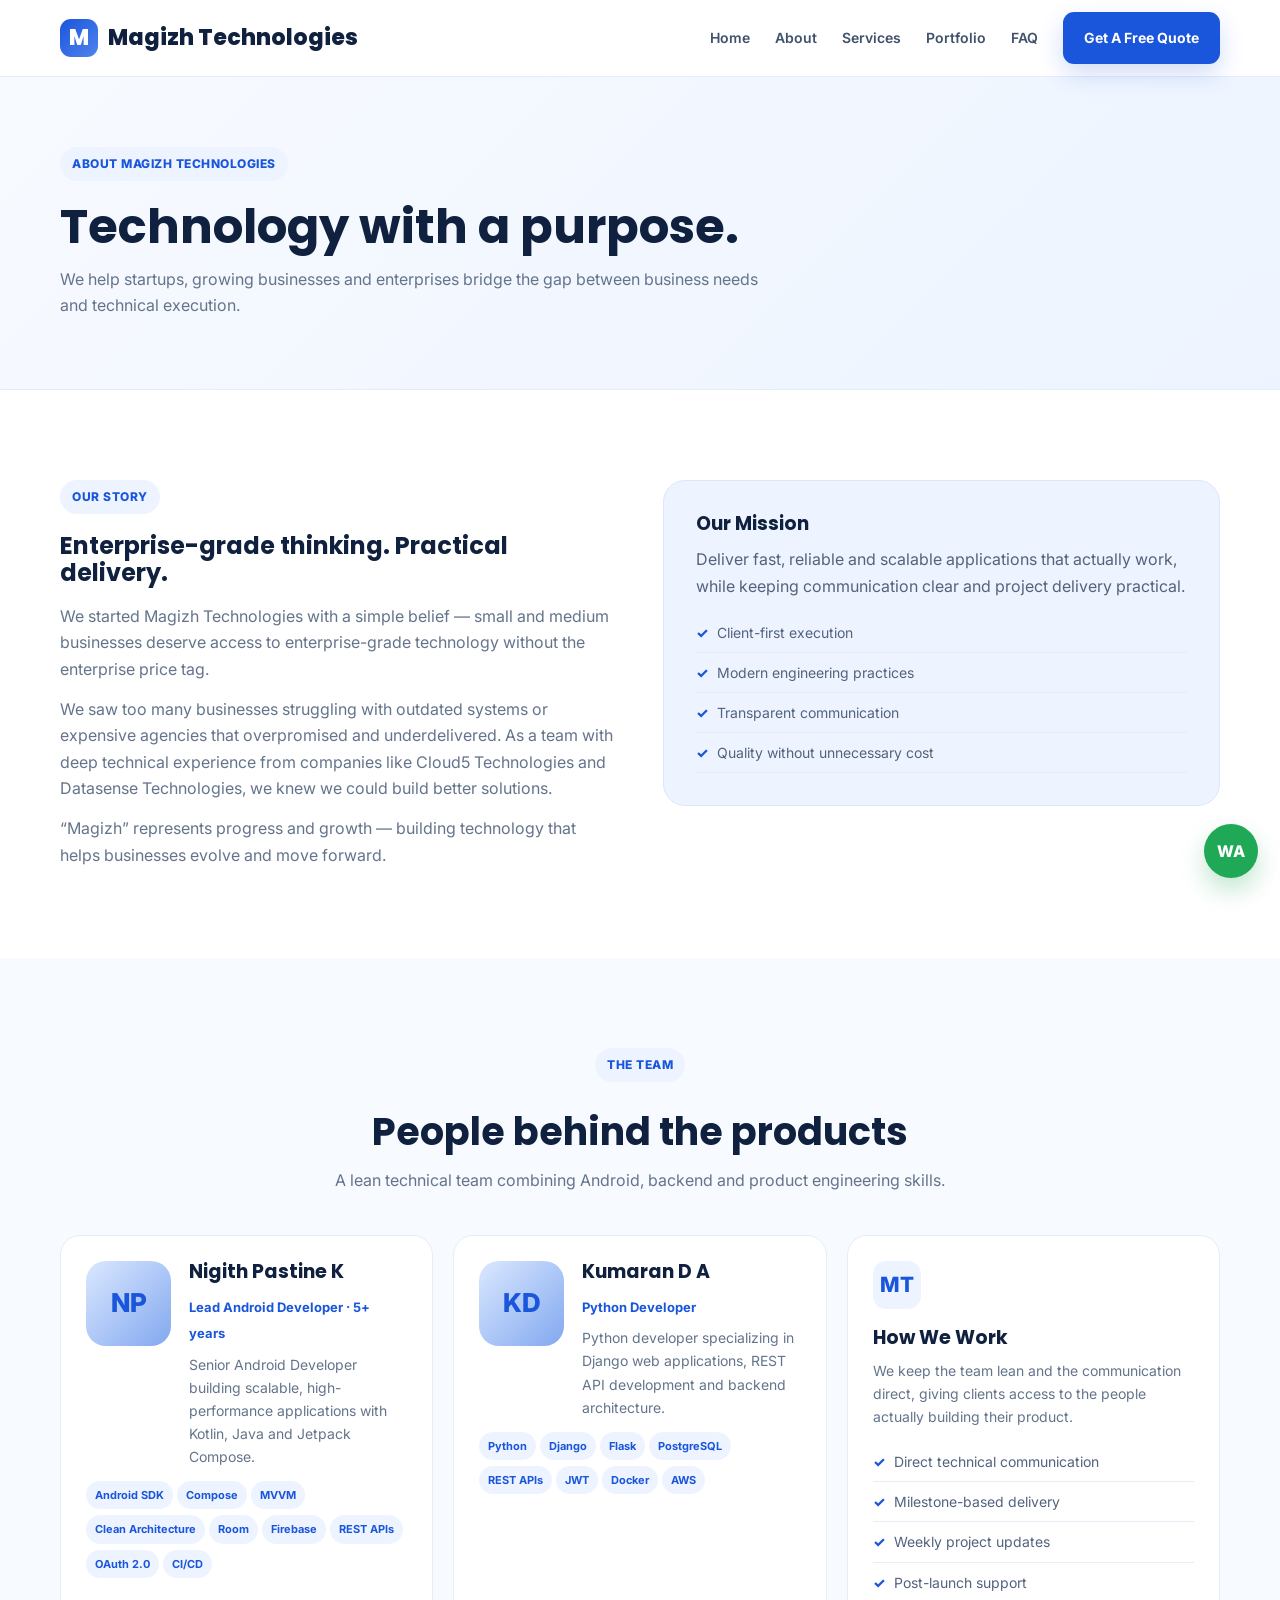
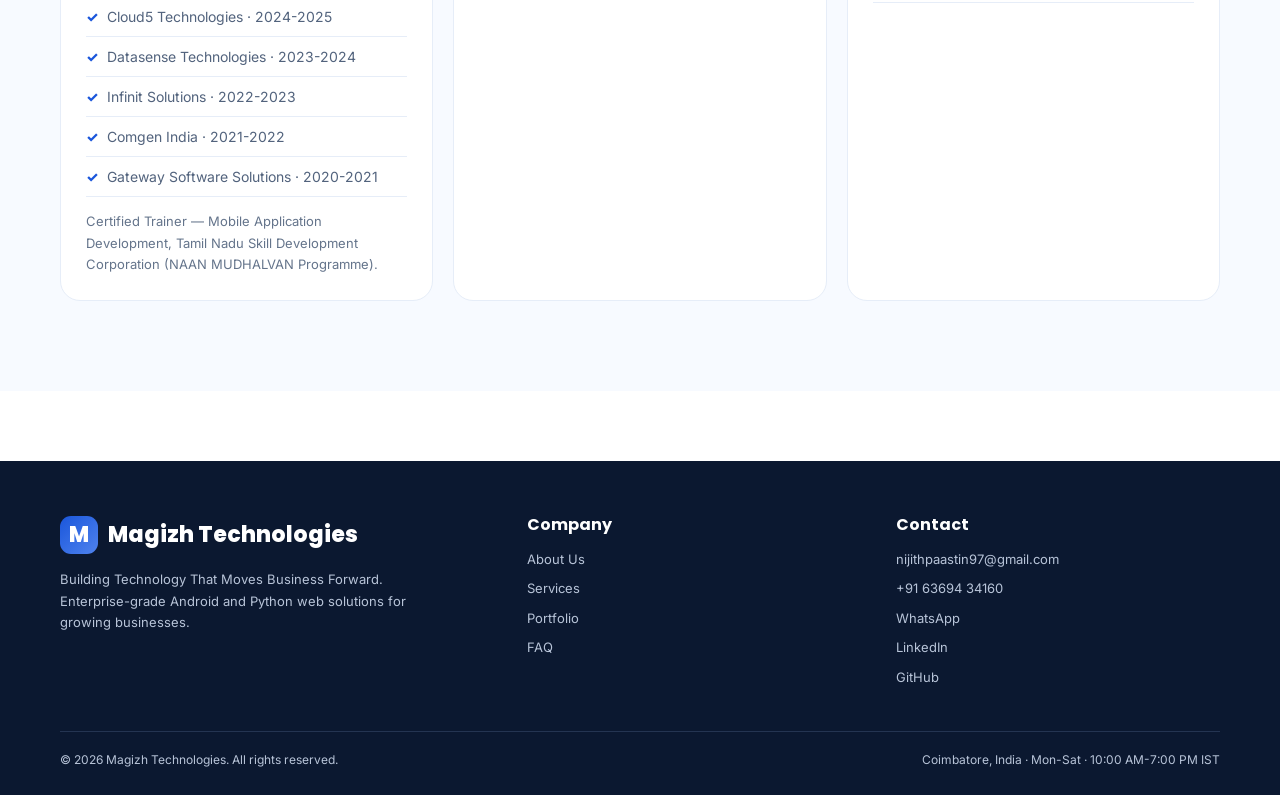
==== about.html @ 1daec537 "Fixed Rendering Issue" ====
<!doctype html><html lang="en"><head><meta charset="utf-8"><meta name="viewport" content="width=device-width,initial-scale=1">
<title>About Us | Magizh Technologies</title><meta name="description" content="Magizh Technologies — Building Technology That Moves Business Forward. Android and Python web development agency in Coimbatore."><link rel="stylesheet" href="style.css"></head><body><nav class="navbar"><div class="container nav-inner">
<a class="logo" href="index.html"><span class="logo-mark">M</span>Magizh Technologies</a>
<button class="menu-btn" aria-label="Open menu">☰</button>
<div class="nav-links">
<a href="index.html">Home</a><a href="about.html">About</a><a href="services.html">Services</a><a href="portfolio.html">Portfolio</a><a href="faq.html">FAQ</a><a href="contact.html" class="btn btn-primary">Get A Free Quote</a>
</div></div></nav><main><section class="page-hero"><div class="container"><div class="eyebrow">About Magizh Technologies</div><h1>Technology with a purpose.</h1><p>We help startups, growing businesses and enterprises bridge the gap between business needs and technical execution.</p></div></section>
<section class="section"><div class="container about-grid"><div><div class="eyebrow">Our Story</div><h2>Enterprise-grade thinking. Practical delivery.</h2><p style="color:var(--muted);margin-top:16px">We started Magizh Technologies with a simple belief — small and medium businesses deserve access to enterprise-grade technology without the enterprise price tag.</p><p style="color:var(--muted);margin-top:14px">We saw too many businesses struggling with outdated systems or expensive agencies that overpromised and underdelivered. As a team with deep technical experience from companies like Cloud5 Technologies and Datasense Technologies, we knew we could build better solutions.</p><p style="color:var(--muted);margin-top:14px">“Magizh” represents progress and growth — building technology that helps businesses evolve and move forward.</p></div><div class="story-box"><h3>Our Mission</h3><p>Deliver fast, reliable and scalable applications that actually work, while keeping communication clear and project delivery practical.</p><ul class="list"><li>Client-first execution</li><li>Modern engineering practices</li><li>Transparent communication</li><li>Quality without unnecessary cost</li></ul></div></div></section>
<section class="section section-soft"><div class="container"><div class="section-head center"><div class="eyebrow">The Team</div><h2>People behind the products</h2><p>A lean technical team combining Android, backend and product engineering skills.</p></div>
<div class="grid-3"><div class="card"><div class="profile"><div class="avatar">NP</div><div><h3>Nigith Pastine K</h3><b style="color:var(--primary);font-size:13px">Lead Android Developer · 5+ years</b><p>Senior Android Developer building scalable, high-performance applications with Kotlin, Java and Jetpack Compose.</p></div></div><div><span class="tag">Android SDK</span><span class="tag">Compose</span><span class="tag">MVVM</span><span class="tag">Clean Architecture</span><span class="tag">Room</span><span class="tag">Firebase</span><span class="tag">REST APIs</span><span class="tag">OAuth 2.0</span><span class="tag">CI/CD</span></div><ul class="list"><li>Cloud5 Technologies · 2024-2025</li><li>Datasense Technologies · 2023-2024</li><li>Infinit Solutions · 2022-2023</li><li>Comgen India · 2021-2022</li><li>Gateway Software Solutions · 2020-2021</li></ul><p style="margin-top:14px;font-size:13px;color:var(--muted)">Certified Trainer — Mobile Application Development, Tamil Nadu Skill Development Corporation (NAAN MUDHALVAN Programme).</p></div>
<div class="card"><div class="profile"><div class="avatar">KD</div><div><h3>Kumaran D A</h3><b style="color:var(--primary);font-size:13px">Python Developer</b><p>Python developer specializing in Django web applications, REST API development and backend architecture.</p></div></div><div><span class="tag">Python</span><span class="tag">Django</span><span class="tag">Flask</span><span class="tag">PostgreSQL</span><span class="tag">REST APIs</span><span class="tag">JWT</span><span class="tag">Docker</span><span class="tag">AWS</span></div></div>
<div class="card"><div class="icon">MT</div><h3>How We Work</h3><p>We keep the team lean and the communication direct, giving clients access to the people actually building their product.</p><ul class="list"><li>Direct technical communication</li><li>Milestone-based delivery</li><li>Weekly project updates</li><li>Post-launch support</li></ul></div></div></div></section></main><footer class="footer"><div class="container footer-grid">
<div><div class="logo" style="color:#fff"><span class="logo-mark">M</span>Magizh Technologies</div><p style="margin-top:15px;max-width:390px">Building Technology That Moves Business Forward. Enterprise-grade Android and Python web solutions for growing businesses.</p></div>
<div><h4>Company</h4><a href="about.html">About Us</a><a href="services.html">Services</a><a href="portfolio.html">Portfolio</a><a href="faq.html">FAQ</a></div>
<div><h4>Contact</h4><a href="mailto:nijithpaastin97@gmail.com">nijithpaastin97@gmail.com</a><a href="tel:+916369434160">+91 63694 34160</a><a href="https://wa.me/916369434160">WhatsApp</a><a href="https://linkedin.com/in/nijith-paastin-k-633721241">LinkedIn</a><a href="https://github.com/nijith-paastin-k">GitHub</a></div>
</div><div class="container copyright"><span>© <span data-year></span> Magizh Technologies. All rights reserved.</span><span>Coimbatore, India · Mon-Sat · 10:00 AM-7:00 PM IST</span></div></footer>
<a class="whatsapp" href="https://wa.me/916369434160" aria-label="WhatsApp">WA</a><script src="app.js"></script></body></html>
---- style.css ----
@import url('https://fonts.googleapis.com/css2?family=Inter:wght@400;500;600;700;800&family=Poppins:wght@500;600;700;800&display=swap');

:root{
  --primary:#1A56DB; --primary-dark:#1245b8; --ink:#10213f; --muted:#64748b;
  --bg:#f7faff; --white:#fff; --line:#e6edf8; --soft:#eef4ff;
  --shadow:0 18px 50px rgba(16,33,63,.08); --radius:20px;
}
*{box-sizing:border-box;margin:0;padding:0}
html{scroll-behavior:smooth}
body{font-family:Inter,Arial,sans-serif;color:var(--ink);background:var(--white);line-height:1.65}
h1,h2,h3,h4{font-family:Poppins,Inter,sans-serif;line-height:1.15}
a{text-decoration:none;color:inherit}
.container{width:min(1160px,92%);margin:auto}
.navbar{position:sticky;top:0;z-index:50;background:rgba(255,255,255,.94);backdrop-filter:blur(14px);border-bottom:1px solid var(--line)}
.nav-inner{height:76px;display:flex;align-items:center;justify-content:space-between}
.logo{display:flex;align-items:center;gap:10px;font-family:Poppins;font-weight:800;font-size:22px;color:var(--ink)}
.logo-mark{width:38px;height:38px;border-radius:11px;background:linear-gradient(135deg,var(--primary),#4f83ee);display:grid;place-items:center;color:white;font-weight:800}
.nav-links{display:flex;gap:25px;align-items:center;font-size:14px;font-weight:600;color:#40516c}
.nav-links a:hover,.nav-links a.active{color:var(--primary)}
.menu-btn{display:none;border:0;background:none;font-size:26px}
.btn{display:inline-flex;align-items:center;justify-content:center;gap:8px;padding:13px 20px;border-radius:11px;font-weight:700;font-size:14px;border:1px solid transparent;cursor:pointer;transition:.2s}
.btn-primary{background:var(--primary);color:#fff;box-shadow:0 10px 24px rgba(26,86,219,.2)}
.btn-primary:hover{background:var(--primary-dark);transform:translateY(-1px)}
.btn-outline{border-color:#cfdcf4;color:var(--primary);background:#fff}
.btn-outline:hover{border-color:var(--primary);background:var(--soft)}
.hero{padding:90px 0 80px;background:radial-gradient(circle at 85% 20%,#dce8ff 0,transparent 34%),linear-gradient(180deg,#fff 0%,#f7faff 100%)}
.hero-grid{display:grid;grid-template-columns:1.05fr .95fr;gap:70px;align-items:center}
.eyebrow{display:inline-flex;padding:7px 12px;border-radius:999px;background:var(--soft);color:var(--primary);font-size:12px;font-weight:800;letter-spacing:.5px;text-transform:uppercase;margin-bottom:18px}
.hero h1{font-size:clamp(42px,5vw,66px);letter-spacing:-2px;margin-bottom:20px}
.hero h1 span{color:var(--primary)}
.hero p{font-size:18px;color:var(--muted);max-width:650px;margin-bottom:28px}
.hero-actions{display:flex;gap:12px;flex-wrap:wrap}
.trust-row{display:flex;gap:28px;margin-top:34px;flex-wrap:wrap}
.trust{display:flex;gap:10px;align-items:center}
.trust strong{font-size:22px}.trust small{display:block;color:var(--muted)}
.hero-card{background:#fff;border:1px solid var(--line);border-radius:28px;padding:25px;box-shadow:var(--shadow);position:relative}
.dashboard{background:#0f1f3a;border-radius:20px;padding:22px;color:white;min-height:390px;overflow:hidden}
.dashboard-top{display:flex;justify-content:space-between;align-items:center;margin-bottom:25px}
.dot{width:9px;height:9px;border-radius:50%;background:#54d38a;display:inline-block;margin-right:7px}
.chart{height:130px;margin:22px 0;background:linear-gradient(180deg,rgba(71,123,229,.2),transparent);border-radius:14px;position:relative;overflow:hidden}
.chart:after{content:"";position:absolute;left:0;right:0;bottom:25px;height:70px;border-bottom:3px solid #5d8ff1;clip-path:polygon(0 80%,10% 65%,18% 70%,30% 35%,41% 52%,53% 20%,64% 43%,75% 10%,86% 28%,100% 0,100% 100%,0 100%)}
.mini-grid{display:grid;grid-template-columns:repeat(3,1fr);gap:10px}.mini{background:#192b4c;padding:14px;border-radius:13px}.mini b{display:block;font-size:20px}.mini small{color:#aebdd5}
.section{padding:90px 0}.section-soft{background:var(--bg)}
.section-head{max-width:700px;margin-bottom:42px}.section-head.center{text-align:center;margin-left:auto;margin-right:auto}.section-head h2{font-size:38px;margin:10px 0 13px}.section-head p{color:var(--muted)}
.grid-4{display:grid;grid-template-columns:repeat(4,1fr);gap:18px}.grid-3{display:grid;grid-template-columns:repeat(3,1fr);gap:20px}
.card{border:1px solid var(--line);border-radius:var(--radius);padding:25px;background:#fff;transition:.2s}.card:hover{transform:translateY(-4px);box-shadow:var(--shadow)}
.icon{width:48px;height:48px;border-radius:13px;background:var(--soft);color:var(--primary);display:grid;place-items:center;font-size:21px;font-weight:800;margin-bottom:18px}
.card h3{font-size:19px;margin-bottom:10px}.card p{font-size:14px;color:var(--muted)}
.tag{display:inline-block;font-size:11px;font-weight:700;color:var(--primary);background:var(--soft);padding:5px 9px;border-radius:999px;margin:0 4px 5px 0}
.process{display:grid;grid-template-columns:repeat(4,1fr);gap:0}.step{padding:25px;border-top:2px solid #dbe6f8;position:relative}.step-num{width:36px;height:36px;border-radius:50%;background:var(--primary);color:#fff;display:grid;place-items:center;font-weight:800;margin-bottom:18px}.step p{font-size:14px;color:var(--muted);margin-top:8px}
.project{overflow:hidden;padding:0}.project-top{height:150px;background:linear-gradient(135deg,#1A56DB,#75a0f2);padding:24px;color:#fff;display:flex;justify-content:space-between;align-items:flex-end}.project-top h3{font-size:24px}.project-body{padding:23px}.project-body p{font-size:14px;color:var(--muted);margin-bottom:15px}.links{display:flex;gap:8px;flex-wrap:wrap;margin-top:12px}.links a{font-size:12px;font-weight:700;color:var(--primary)}
.cta{background:#10213f;color:#fff;border-radius:28px;padding:48px;display:flex;justify-content:space-between;align-items:center;gap:25px}.cta p{color:#b9c6dc;margin-top:8px}.cta .btn-outline{background:transparent;color:#fff;border-color:#51627e}
.page-hero{padding:70px 0;background:linear-gradient(135deg,#f7faff,#edf4ff);border-bottom:1px solid var(--line)}.page-hero h1{font-size:48px;margin-bottom:12px}.page-hero p{color:var(--muted);max-width:720px}
.about-grid{display:grid;grid-template-columns:1fr 1fr;gap:45px;align-items:start}.story-box{padding:32px;border-radius:22px;background:var(--soft);border:1px solid #dbe7fb}.story-box h3{margin-bottom:12px}.story-box p{color:#52637d}
.profile{display:grid;grid-template-columns:85px 1fr;gap:18px}.avatar{width:85px;height:85px;border-radius:20px;background:linear-gradient(135deg,#dbe8ff,#82a8ef);display:grid;place-items:center;font-size:26px;font-weight:800;color:var(--primary)}.profile p{color:var(--muted);font-size:14px;margin:7px 0 12px}
.list{list-style:none;margin-top:14px}.list li{padding:8px 0;border-bottom:1px solid var(--line);font-size:14px;color:#52637d}.list li:before{content:"✓";color:var(--primary);font-weight:800;margin-right:9px}
.service-card{height:100%}.service-card .number{font-size:12px;color:var(--primary);font-weight:800}.service-card ul{list-style:none;margin:18px 0}.service-card li{font-size:13px;color:#52637d;margin:8px 0}.service-card li:before{content:"✓";color:var(--primary);margin-right:8px;font-weight:800}
.faq{border:1px solid var(--line);border-radius:15px;margin-bottom:12px;overflow:hidden}.faq summary{cursor:pointer;padding:19px 22px;font-weight:700;list-style:none}.faq summary::-webkit-details-marker{display:none}.faq p{padding:0 22px 20px;color:var(--muted);font-size:14px}
.form-grid{display:grid;grid-template-columns:1fr 1fr;gap:16px}.field{display:flex;flex-direction:column;gap:7px}.field.full{grid-column:1/-1}.field label{font-size:13px;font-weight:700}.field input,.field select,.field textarea{border:1px solid #d9e2f0;border-radius:11px;padding:12px 13px;font:inherit;outline:none}.field textarea{min-height:140px;resize:vertical}.field input:focus,.field select:focus,.field textarea:focus{border-color:var(--primary);box-shadow:0 0 0 3px rgba(26,86,219,.1)}
.contact-grid{display:grid;grid-template-columns:1.25fr .75fr;gap:25px}.contact-info{display:grid;gap:13px}.contact-item{padding:20px;border:1px solid var(--line);border-radius:16px}.contact-item strong{display:block;margin-bottom:4px}.contact-item span{color:var(--muted);font-size:14px}
.footer{background:#0b1830;color:#b8c4d8;padding:55px 0 25px;margin-top:70px}.footer-grid{display:grid;grid-template-columns:1.3fr 1fr 1fr;gap:45px}.footer h4{color:#fff;margin-bottom:14px}.footer p,.footer a{font-size:13px}.footer a{display:block;margin:8px 0}.copyright{border-top:1px solid #243451;margin-top:35px;padding-top:18px;font-size:12px;display:flex;justify-content:space-between}
.whatsapp{position:fixed;right:22px;bottom:22px;width:54px;height:54px;border-radius:50%;background:#1fa855;color:#fff;display:grid;place-items:center;font-weight:800;box-shadow:0 12px 25px rgba(31,168,85,.28);z-index:60}
@media(max-width:900px){.nav-links{display:none;position:absolute;left:0;right:0;top:76px;background:#fff;padding:18px 4%;border-bottom:1px solid var(--line);flex-direction:column;align-items:flex-start}.nav-links.open{display:flex}.menu-btn{display:block}.hero-grid,.about-grid,.contact-grid{grid-template-columns:1fr}.grid-4{grid-template-columns:repeat(2,1fr)}.grid-3{grid-template-columns:1fr 1fr}.process{grid-template-columns:1fr 1fr}}
@media(max-width:600px){.hero{padding:60px 0}.hero h1{font-size:42px}.section{padding:65px 0}.grid-4,.grid-3,.process,.form-grid{grid-template-columns:1fr}.page-hero h1{font-size:38px}.cta{padding:30px;flex-direction:column;align-items:flex-start}.footer-grid{grid-template-columns:1fr}.copyright{display:block}.copyright span{display:block;margin-top:8px}}
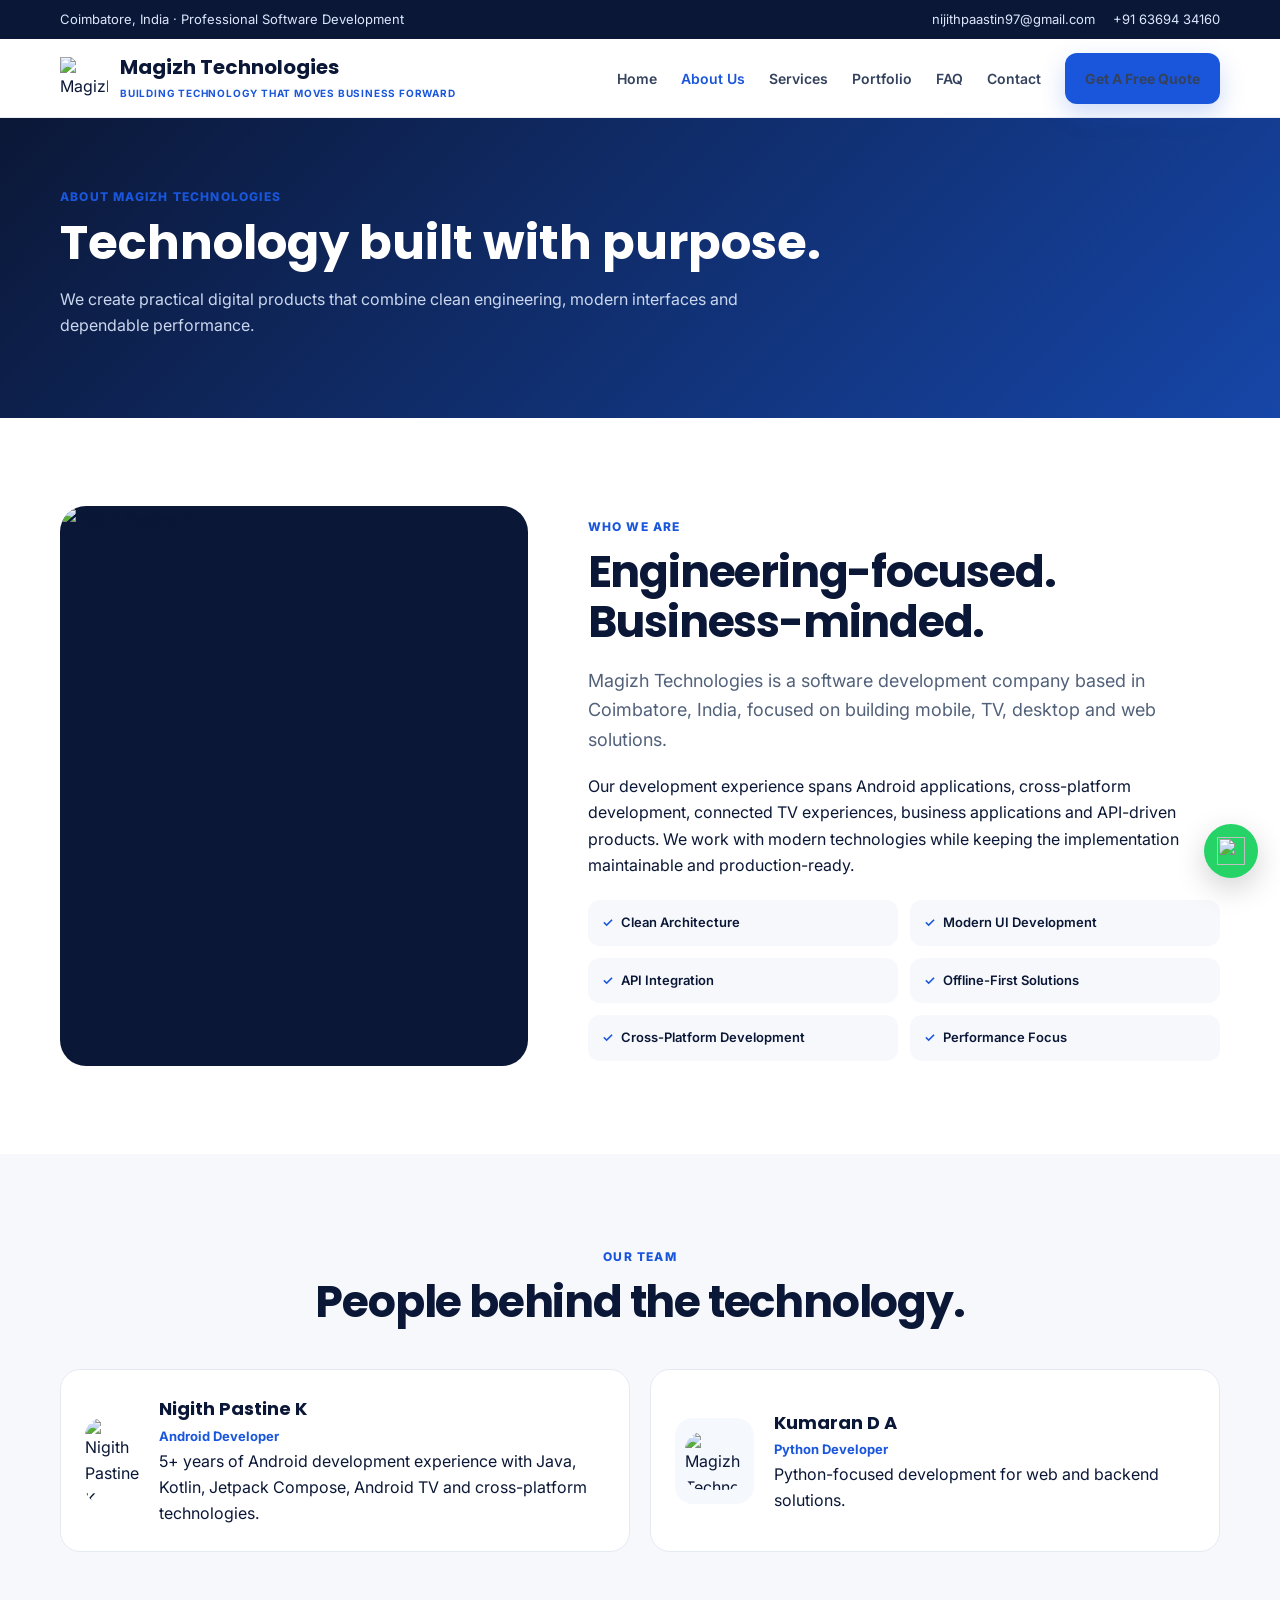
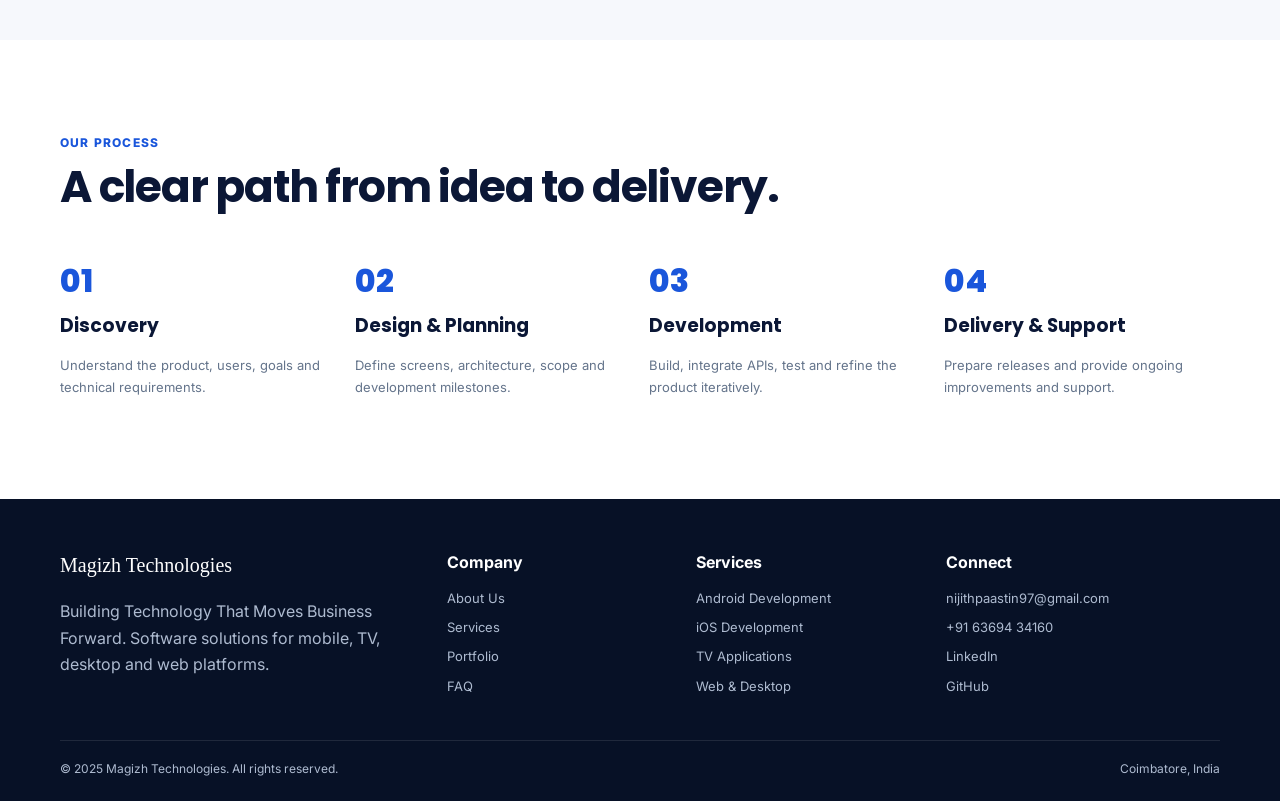
==== commit 83b56974: "Updated Logo Commit" ====
--- a/about.html
+++ b/about.html
@@ -1,17 +1,6 @@
-<!doctype html><html lang="en"><head><meta charset="utf-8"><meta name="viewport" content="width=device-width,initial-scale=1">
-<title>About Us | Magizh Technologies</title><meta name="description" content="Magizh Technologies — Building Technology That Moves Business Forward. Android and Python web development agency in Coimbatore."><link rel="stylesheet" href="style.css"></head><body><nav class="navbar"><div class="container nav-inner">
-<a class="logo" href="index.html"><span class="logo-mark">M</span>Magizh Technologies</a>
-<button class="menu-btn" aria-label="Open menu">☰</button>
-<div class="nav-links">
-<a href="index.html">Home</a><a href="about.html">About</a><a href="services.html">Services</a><a href="portfolio.html">Portfolio</a><a href="faq.html">FAQ</a><a href="contact.html" class="btn btn-primary">Get A Free Quote</a>
-</div></div></nav><main><section class="page-hero"><div class="container"><div class="eyebrow">About Magizh Technologies</div><h1>Technology with a purpose.</h1><p>We help startups, growing businesses and enterprises bridge the gap between business needs and technical execution.</p></div></section>
-<section class="section"><div class="container about-grid"><div><div class="eyebrow">Our Story</div><h2>Enterprise-grade thinking. Practical delivery.</h2><p style="color:var(--muted);margin-top:16px">We started Magizh Technologies with a simple belief — small and medium businesses deserve access to enterprise-grade technology without the enterprise price tag.</p><p style="color:var(--muted);margin-top:14px">We saw too many businesses struggling with outdated systems or expensive agencies that overpromised and underdelivered. As a team with deep technical experience from companies like Cloud5 Technologies and Datasense Technologies, we knew we could build better solutions.</p><p style="color:var(--muted);margin-top:14px">“Magizh” represents progress and growth — building technology that helps businesses evolve and move forward.</p></div><div class="story-box"><h3>Our Mission</h3><p>Deliver fast, reliable and scalable applications that actually work, while keeping communication clear and project delivery practical.</p><ul class="list"><li>Client-first execution</li><li>Modern engineering practices</li><li>Transparent communication</li><li>Quality without unnecessary cost</li></ul></div></div></section>
-<section class="section section-soft"><div class="container"><div class="section-head center"><div class="eyebrow">The Team</div><h2>People behind the products</h2><p>A lean technical team combining Android, backend and product engineering skills.</p></div>
-<div class="grid-3"><div class="card"><div class="profile"><div class="avatar">NP</div><div><h3>Nigith Pastine K</h3><b style="color:var(--primary);font-size:13px">Lead Android Developer · 5+ years</b><p>Senior Android Developer building scalable, high-performance applications with Kotlin, Java and Jetpack Compose.</p></div></div><div><span class="tag">Android SDK</span><span class="tag">Compose</span><span class="tag">MVVM</span><span class="tag">Clean Architecture</span><span class="tag">Room</span><span class="tag">Firebase</span><span class="tag">REST APIs</span><span class="tag">OAuth 2.0</span><span class="tag">CI/CD</span></div><ul class="list"><li>Cloud5 Technologies · 2024-2025</li><li>Datasense Technologies · 2023-2024</li><li>Infinit Solutions · 2022-2023</li><li>Comgen India · 2021-2022</li><li>Gateway Software Solutions · 2020-2021</li></ul><p style="margin-top:14px;font-size:13px;color:var(--muted)">Certified Trainer — Mobile Application Development, Tamil Nadu Skill Development Corporation (NAAN MUDHALVAN Programme).</p></div>
-<div class="card"><div class="profile"><div class="avatar">KD</div><div><h3>Kumaran D A</h3><b style="color:var(--primary);font-size:13px">Python Developer</b><p>Python developer specializing in Django web applications, REST API development and backend architecture.</p></div></div><div><span class="tag">Python</span><span class="tag">Django</span><span class="tag">Flask</span><span class="tag">PostgreSQL</span><span class="tag">REST APIs</span><span class="tag">JWT</span><span class="tag">Docker</span><span class="tag">AWS</span></div></div>
-<div class="card"><div class="icon">MT</div><h3>How We Work</h3><p>We keep the team lean and the communication direct, giving clients access to the people actually building their product.</p><ul class="list"><li>Direct technical communication</li><li>Milestone-based delivery</li><li>Weekly project updates</li><li>Post-launch support</li></ul></div></div></div></section></main><footer class="footer"><div class="container footer-grid">
-<div><div class="logo" style="color:#fff"><span class="logo-mark">M</span>Magizh Technologies</div><p style="margin-top:15px;max-width:390px">Building Technology That Moves Business Forward. Enterprise-grade Android and Python web solutions for growing businesses.</p></div>
-<div><h4>Company</h4><a href="about.html">About Us</a><a href="services.html">Services</a><a href="portfolio.html">Portfolio</a><a href="faq.html">FAQ</a></div>
-<div><h4>Contact</h4><a href="mailto:nijithpaastin97@gmail.com">nijithpaastin97@gmail.com</a><a href="tel:+916369434160">+91 63694 34160</a><a href="https://wa.me/916369434160">WhatsApp</a><a href="https://linkedin.com/in/nijith-paastin-k-633721241">LinkedIn</a><a href="https://github.com/nijith-paastin-k">GitHub</a></div>
-</div><div class="container copyright"><span>© <span data-year></span> Magizh Technologies. All rights reserved.</span><span>Coimbatore, India · Mon-Sat · 10:00 AM-7:00 PM IST</span></div></footer>
-<a class="whatsapp" href="https://wa.me/916369434160" aria-label="WhatsApp">WA</a><script src="app.js"></script></body></html>+<!doctype html><html lang="en"><head><meta charset="utf-8"><meta name="viewport" content="width=device-width,initial-scale=1"><meta name="description" content="Learn about Magizh Technologies, our development approach and team."><title>About Us | Magizh Technologies</title><link rel="stylesheet" href="style.css"></head><body><div class="topbar"><div class="container"><div>Coimbatore, India · Professional Software Development</div><div class="toplinks"><a href="mailto:nijithpaastin97@gmail.com">nijithpaastin97@gmail.com</a><a href="tel:+916369434160">+91 63694 34160</a></div></div></div>
+<header><div class="container nav"><a class="brand" href="index.html"><img src="assets/images/magizh-logo.png" alt="Magizh Technologies logo"><div><strong>Magizh Technologies</strong><span>BUILDING TECHNOLOGY THAT MOVES BUSINESS FORWARD</span></div></a><button class="menu" aria-label="Menu">☰</button><nav class="navlinks"><a class="" href="index.html">Home</a><a class="active" href="about.html">About Us</a><a class="" href="services.html">Services</a><a class="" href="portfolio.html">Portfolio</a><a class="" href="faq.html">FAQ</a><a class="" href="contact.html">Contact</a><a class="btn btn-primary" href="contact.html">Get A Free Quote</a></nav></div></header><main><section class="page-hero"><div class="container"><span class="kicker">About Magizh Technologies</span><h1>Technology built with purpose.</h1><p>We create practical digital products that combine clean engineering, modern interfaces and dependable performance.</p></div></section>
+<section class="section"><div class="container about-grid"><div class="about-photo"><img src="assets/images/nigith-profile.jpg" alt="Nigith Pastine K"></div><div><span class="kicker">Who We Are</span><h2>Engineering-focused. Business-minded.</h2><p class="lead">Magizh Technologies is a software development company based in Coimbatore, India, focused on building mobile, TV, desktop and web solutions.</p><p>Our development experience spans Android applications, cross-platform development, connected TV experiences, business applications and API-driven products. We work with modern technologies while keeping the implementation maintainable and production-ready.</p><div class="checklist"><div class="check">Clean Architecture</div><div class="check">Modern UI Development</div><div class="check">API Integration</div><div class="check">Offline-First Solutions</div><div class="check">Cross-Platform Development</div><div class="check">Performance Focus</div></div></div></div></section>
+<section class="section soft"><div class="container"><div class="section-head center"><span class="kicker">Our Team</span><h2>People behind the technology.</h2></div><div class="team"><div class="person"><img src="assets/images/nigith-profile.jpg" alt="Nigith Pastine K"><div><h3>Nigith Pastine K</h3><p>Android Developer</p><span>5+ years of Android development experience with Java, Kotlin, Jetpack Compose, Android TV and cross-platform technologies.</span></div></div><div class="person"><div class="logo-mini"><img src="assets/images/magizh-logo.png" alt="Magizh Technologies"></div><div><h3>Kumaran D A</h3><p>Python Developer</p><span>Python-focused development for web and backend solutions.</span></div></div></div></div></section>
+<section class="section"><div class="container"><div class="section-head"><span class="kicker">Our Process</span><h2>A clear path from idea to delivery.</h2></div><div class="process"><div class="step"><div class="num">01</div><h3>Discovery</h3><p>Understand the product, users, goals and technical requirements.</p></div><div class="step"><div class="num">02</div><h3>Design & Planning</h3><p>Define screens, architecture, scope and development milestones.</p></div><div class="step"><div class="num">03</div><h3>Development</h3><p>Build, integrate APIs, test and refine the product iteratively.</p></div><div class="step"><div class="num">04</div><h3>Delivery & Support</h3><p>Prepare releases and provide ongoing improvements and support.</p></div></div></div></section></main><footer><div class="container"><div class="footer-grid"><div><div class="footer-brand">Magizh Technologies</div><p>Building Technology That Moves Business Forward. Software solutions for mobile, TV, desktop and web platforms.</p></div><div><h4>Company</h4><a href="about.html">About Us</a><a href="services.html">Services</a><a href="portfolio.html">Portfolio</a><a href="faq.html">FAQ</a></div><div><h4>Services</h4><a href="services.html">Android Development</a><a href="services.html">iOS Development</a><a href="services.html">TV Applications</a><a href="services.html">Web & Desktop</a></div><div><h4>Connect</h4><a href="mailto:nijithpaastin97@gmail.com">nijithpaastin97@gmail.com</a><a href="tel:+916369434160">+91 63694 34160</a><a href="https://www.linkedin.com/in/nigith-pastine-k-633721241/" target="_blank">LinkedIn</a><a href="https://github.com/nijith-paastin-k" target="_blank">GitHub</a></div></div><div class="copy"><span>© 2025 Magizh Technologies. All rights reserved.</span><span>Coimbatore, India</span></div></div></footer>
+<a class="whatsapp" href="https://wa.me/916369434160" target="_blank" aria-label="WhatsApp"><img src="https://cdn.simpleicons.org/whatsapp/ffffff" alt=""></a><script src="app.js"></script></body></html>
--- a/style.css
+++ b/style.css
@@ -1,65 +1,25 @@
 
 @import url('https://fonts.googleapis.com/css2?family=Inter:wght@400;500;600;700;800&family=Poppins:wght@500;600;700;800&display=swap');
-
-:root{
-  --primary:#1A56DB; --primary-dark:#1245b8; --ink:#10213f; --muted:#64748b;
-  --bg:#f7faff; --white:#fff; --line:#e6edf8; --soft:#eef4ff;
-  --shadow:0 18px 50px rgba(16,33,63,.08); --radius:20px;
-}
-*{box-sizing:border-box;margin:0;padding:0}
-html{scroll-behavior:smooth}
-body{font-family:Inter,Arial,sans-serif;color:var(--ink);background:var(--white);line-height:1.65}
-h1,h2,h3,h4{font-family:Poppins,Inter,sans-serif;line-height:1.15}
-a{text-decoration:none;color:inherit}
-.container{width:min(1160px,92%);margin:auto}
-.navbar{position:sticky;top:0;z-index:50;background:rgba(255,255,255,.94);backdrop-filter:blur(14px);border-bottom:1px solid var(--line)}
-.nav-inner{height:76px;display:flex;align-items:center;justify-content:space-between}
-.logo{display:flex;align-items:center;gap:10px;font-family:Poppins;font-weight:800;font-size:22px;color:var(--ink)}
-.logo-mark{width:38px;height:38px;border-radius:11px;background:linear-gradient(135deg,var(--primary),#4f83ee);display:grid;place-items:center;color:white;font-weight:800}
-.nav-links{display:flex;gap:25px;align-items:center;font-size:14px;font-weight:600;color:#40516c}
-.nav-links a:hover,.nav-links a.active{color:var(--primary)}
-.menu-btn{display:none;border:0;background:none;font-size:26px}
-.btn{display:inline-flex;align-items:center;justify-content:center;gap:8px;padding:13px 20px;border-radius:11px;font-weight:700;font-size:14px;border:1px solid transparent;cursor:pointer;transition:.2s}
-.btn-primary{background:var(--primary);color:#fff;box-shadow:0 10px 24px rgba(26,86,219,.2)}
-.btn-primary:hover{background:var(--primary-dark);transform:translateY(-1px)}
-.btn-outline{border-color:#cfdcf4;color:var(--primary);background:#fff}
-.btn-outline:hover{border-color:var(--primary);background:var(--soft)}
-.hero{padding:90px 0 80px;background:radial-gradient(circle at 85% 20%,#dce8ff 0,transparent 34%),linear-gradient(180deg,#fff 0%,#f7faff 100%)}
-.hero-grid{display:grid;grid-template-columns:1.05fr .95fr;gap:70px;align-items:center}
-.eyebrow{display:inline-flex;padding:7px 12px;border-radius:999px;background:var(--soft);color:var(--primary);font-size:12px;font-weight:800;letter-spacing:.5px;text-transform:uppercase;margin-bottom:18px}
-.hero h1{font-size:clamp(42px,5vw,66px);letter-spacing:-2px;margin-bottom:20px}
-.hero h1 span{color:var(--primary)}
-.hero p{font-size:18px;color:var(--muted);max-width:650px;margin-bottom:28px}
-.hero-actions{display:flex;gap:12px;flex-wrap:wrap}
-.trust-row{display:flex;gap:28px;margin-top:34px;flex-wrap:wrap}
-.trust{display:flex;gap:10px;align-items:center}
-.trust strong{font-size:22px}.trust small{display:block;color:var(--muted)}
-.hero-card{background:#fff;border:1px solid var(--line);border-radius:28px;padding:25px;box-shadow:var(--shadow);position:relative}
-.dashboard{background:#0f1f3a;border-radius:20px;padding:22px;color:white;min-height:390px;overflow:hidden}
-.dashboard-top{display:flex;justify-content:space-between;align-items:center;margin-bottom:25px}
-.dot{width:9px;height:9px;border-radius:50%;background:#54d38a;display:inline-block;margin-right:7px}
-.chart{height:130px;margin:22px 0;background:linear-gradient(180deg,rgba(71,123,229,.2),transparent);border-radius:14px;position:relative;overflow:hidden}
-.chart:after{content:"";position:absolute;left:0;right:0;bottom:25px;height:70px;border-bottom:3px solid #5d8ff1;clip-path:polygon(0 80%,10% 65%,18% 70%,30% 35%,41% 52%,53% 20%,64% 43%,75% 10%,86% 28%,100% 0,100% 100%,0 100%)}
-.mini-grid{display:grid;grid-template-columns:repeat(3,1fr);gap:10px}.mini{background:#192b4c;padding:14px;border-radius:13px}.mini b{display:block;font-size:20px}.mini small{color:#aebdd5}
-.section{padding:90px 0}.section-soft{background:var(--bg)}
-.section-head{max-width:700px;margin-bottom:42px}.section-head.center{text-align:center;margin-left:auto;margin-right:auto}.section-head h2{font-size:38px;margin:10px 0 13px}.section-head p{color:var(--muted)}
-.grid-4{display:grid;grid-template-columns:repeat(4,1fr);gap:18px}.grid-3{display:grid;grid-template-columns:repeat(3,1fr);gap:20px}
-.card{border:1px solid var(--line);border-radius:var(--radius);padding:25px;background:#fff;transition:.2s}.card:hover{transform:translateY(-4px);box-shadow:var(--shadow)}
-.icon{width:48px;height:48px;border-radius:13px;background:var(--soft);color:var(--primary);display:grid;place-items:center;font-size:21px;font-weight:800;margin-bottom:18px}
-.card h3{font-size:19px;margin-bottom:10px}.card p{font-size:14px;color:var(--muted)}
-.tag{display:inline-block;font-size:11px;font-weight:700;color:var(--primary);background:var(--soft);padding:5px 9px;border-radius:999px;margin:0 4px 5px 0}
-.process{display:grid;grid-template-columns:repeat(4,1fr);gap:0}.step{padding:25px;border-top:2px solid #dbe6f8;position:relative}.step-num{width:36px;height:36px;border-radius:50%;background:var(--primary);color:#fff;display:grid;place-items:center;font-weight:800;margin-bottom:18px}.step p{font-size:14px;color:var(--muted);margin-top:8px}
-.project{overflow:hidden;padding:0}.project-top{height:150px;background:linear-gradient(135deg,#1A56DB,#75a0f2);padding:24px;color:#fff;display:flex;justify-content:space-between;align-items:flex-end}.project-top h3{font-size:24px}.project-body{padding:23px}.project-body p{font-size:14px;color:var(--muted);margin-bottom:15px}.links{display:flex;gap:8px;flex-wrap:wrap;margin-top:12px}.links a{font-size:12px;font-weight:700;color:var(--primary)}
-.cta{background:#10213f;color:#fff;border-radius:28px;padding:48px;display:flex;justify-content:space-between;align-items:center;gap:25px}.cta p{color:#b9c6dc;margin-top:8px}.cta .btn-outline{background:transparent;color:#fff;border-color:#51627e}
-.page-hero{padding:70px 0;background:linear-gradient(135deg,#f7faff,#edf4ff);border-bottom:1px solid var(--line)}.page-hero h1{font-size:48px;margin-bottom:12px}.page-hero p{color:var(--muted);max-width:720px}
-.about-grid{display:grid;grid-template-columns:1fr 1fr;gap:45px;align-items:start}.story-box{padding:32px;border-radius:22px;background:var(--soft);border:1px solid #dbe7fb}.story-box h3{margin-bottom:12px}.story-box p{color:#52637d}
-.profile{display:grid;grid-template-columns:85px 1fr;gap:18px}.avatar{width:85px;height:85px;border-radius:20px;background:linear-gradient(135deg,#dbe8ff,#82a8ef);display:grid;place-items:center;font-size:26px;font-weight:800;color:var(--primary)}.profile p{color:var(--muted);font-size:14px;margin:7px 0 12px}
-.list{list-style:none;margin-top:14px}.list li{padding:8px 0;border-bottom:1px solid var(--line);font-size:14px;color:#52637d}.list li:before{content:"✓";color:var(--primary);font-weight:800;margin-right:9px}
-.service-card{height:100%}.service-card .number{font-size:12px;color:var(--primary);font-weight:800}.service-card ul{list-style:none;margin:18px 0}.service-card li{font-size:13px;color:#52637d;margin:8px 0}.service-card li:before{content:"✓";color:var(--primary);margin-right:8px;font-weight:800}
-.faq{border:1px solid var(--line);border-radius:15px;margin-bottom:12px;overflow:hidden}.faq summary{cursor:pointer;padding:19px 22px;font-weight:700;list-style:none}.faq summary::-webkit-details-marker{display:none}.faq p{padding:0 22px 20px;color:var(--muted);font-size:14px}
-.form-grid{display:grid;grid-template-columns:1fr 1fr;gap:16px}.field{display:flex;flex-direction:column;gap:7px}.field.full{grid-column:1/-1}.field label{font-size:13px;font-weight:700}.field input,.field select,.field textarea{border:1px solid #d9e2f0;border-radius:11px;padding:12px 13px;font:inherit;outline:none}.field textarea{min-height:140px;resize:vertical}.field input:focus,.field select:focus,.field textarea:focus{border-color:var(--primary);box-shadow:0 0 0 3px rgba(26,86,219,.1)}
-.contact-grid{display:grid;grid-template-columns:1.25fr .75fr;gap:25px}.contact-info{display:grid;gap:13px}.contact-item{padding:20px;border:1px solid var(--line);border-radius:16px}.contact-item strong{display:block;margin-bottom:4px}.contact-item span{color:var(--muted);font-size:14px}
-.footer{background:#0b1830;color:#b8c4d8;padding:55px 0 25px;margin-top:70px}.footer-grid{display:grid;grid-template-columns:1.3fr 1fr 1fr;gap:45px}.footer h4{color:#fff;margin-bottom:14px}.footer p,.footer a{font-size:13px}.footer a{display:block;margin:8px 0}.copyright{border-top:1px solid #243451;margin-top:35px;padding-top:18px;font-size:12px;display:flex;justify-content:space-between}
-.whatsapp{position:fixed;right:22px;bottom:22px;width:54px;height:54px;border-radius:50%;background:#1fa855;color:#fff;display:grid;place-items:center;font-weight:800;box-shadow:0 12px 25px rgba(31,168,85,.28);z-index:60}
-@media(max-width:900px){.nav-links{display:none;position:absolute;left:0;right:0;top:76px;background:#fff;padding:18px 4%;border-bottom:1px solid var(--line);flex-direction:column;align-items:flex-start}.nav-links.open{display:flex}.menu-btn{display:block}.hero-grid,.about-grid,.contact-grid{grid-template-columns:1fr}.grid-4{grid-template-columns:repeat(2,1fr)}.grid-3{grid-template-columns:1fr 1fr}.process{grid-template-columns:1fr 1fr}}
-@media(max-width:600px){.hero{padding:60px 0}.hero h1{font-size:42px}.section{padding:65px 0}.grid-4,.grid-3,.process,.form-grid{grid-template-columns:1fr}.page-hero h1{font-size:38px}.cta{padding:30px;flex-direction:column;align-items:flex-start}.footer-grid{grid-template-columns:1fr}.copyright{display:block}.copyright span{display:block;margin-top:8px}}
+:root{--blue:#1A56DB;--blue2:#0f3ea8;--ink:#0b1736;--muted:#64748b;--line:#e5eaf2;--soft:#f6f8fc;--white:#fff;--shadow:0 20px 55px rgba(15,35,80,.10);--radius:22px}
+*{box-sizing:border-box}html{scroll-behavior:smooth}body{margin:0;font-family:Inter,Arial,sans-serif;color:var(--ink);background:#fff;line-height:1.65}a{text-decoration:none;color:inherit}img{max-width:100%;display:block}
+.container{width:min(1160px,calc(100% - 40px));margin:auto}.topbar{background:var(--ink);color:#dce7ff;font-size:13px}.topbar .container{display:flex;justify-content:space-between;gap:20px;padding:9px 0}.toplinks{display:flex;gap:18px;flex-wrap:wrap}
+header{position:sticky;top:0;z-index:50;background:rgba(255,255,255,.94);backdrop-filter:blur(16px);border-bottom:1px solid rgba(229,234,242,.8)}.nav{height:78px;display:flex;align-items:center;justify-content:space-between;gap:30px}.brand{display:flex;align-items:center;gap:12px}.brand img{width:48px;height:42px;object-fit:contain}.brand strong{font-family:Poppins;font-size:20px;line-height:1}.brand span{display:block;color:var(--blue);font-size:10px;font-weight:700;letter-spacing:.8px;margin-top:4px}.navlinks{display:flex;align-items:center;gap:24px;font-size:14px;font-weight:600}.navlinks a{color:#34425d}.navlinks a:hover,.navlinks a.active{color:var(--blue)}.menu{display:none;border:0;background:none;font-size:28px}
+.btn{display:inline-flex;align-items:center;justify-content:center;gap:9px;border-radius:12px;padding:13px 19px;font-weight:700;font-size:14px;transition:.2s;border:1px solid transparent;cursor:pointer}.btn-primary{background:var(--blue);color:#fff;box-shadow:0 10px 24px rgba(26,86,219,.22)}.btn-primary:hover{background:var(--blue2);transform:translateY(-1px)}.btn-outline{border-color:#d9e1ee;color:var(--ink);background:#fff}.btn-outline:hover{border-color:var(--blue);color:var(--blue)}
+.hero{padding:78px 0 72px;background:radial-gradient(circle at 85% 20%,#eaf1ff 0,transparent 32%),linear-gradient(180deg,#fbfdff 0,#fff 100%)}.hero-grid{display:grid;grid-template-columns:1.12fr .88fr;align-items:center;gap:65px}.eyebrow{display:inline-flex;align-items:center;gap:8px;color:var(--blue);font-size:12px;font-weight:800;text-transform:uppercase;letter-spacing:1.2px;background:#edf3ff;border:1px solid #dbe7ff;padding:8px 12px;border-radius:999px}.hero h1{font-family:Poppins;font-size:clamp(42px,5vw,68px);line-height:1.05;margin:18px 0 18px;letter-spacing:-2.5px}.hero h1 em{font-style:normal;color:var(--blue)}.hero p{font-size:18px;color:#53627b;max-width:670px}.actions{display:flex;gap:12px;flex-wrap:wrap;margin-top:28px}.hero-card{position:relative;background:var(--ink);border-radius:30px;padding:26px;min-height:480px;overflow:hidden;box-shadow:var(--shadow)}.hero-card:before,.hero-card:after{content:"";position:absolute;border:1px solid rgba(255,255,255,.12);border-radius:50%}.hero-card:before{width:350px;height:350px;right:-130px;top:-120px}.hero-card:after{width:260px;height:260px;left:-150px;bottom:-150px}.profile{position:absolute;inset:30px 30px auto 30px;height:320px;border-radius:22px;overflow:hidden;background:#1d2a43}.profile img{width:100%;height:100%;object-fit:cover;object-position:center top}.hero-card-bottom{position:absolute;left:30px;right:30px;bottom:28px;color:#fff}.hero-card-bottom small{color:#aebbd3}.hero-card-bottom h3{margin:3px 0 2px;font-family:Poppins;font-size:23px}.hero-card-bottom p{margin:0;color:#b8c4d8;font-size:13px}
+.trust{padding:22px 0;border-top:1px solid var(--line);border-bottom:1px solid var(--line);background:#fff}.trust-grid{display:grid;grid-template-columns:repeat(4,1fr);gap:15px}.trust-item{display:flex;align-items:center;gap:12px;padding:12px 15px}.trust-item b{font-size:19px}.trust-item span{font-size:12px;color:var(--muted)}
+.section{padding:88px 0}.section.soft{background:var(--soft)}.section-head{max-width:760px;margin-bottom:42px}.section-head.center{margin-left:auto;margin-right:auto;text-align:center}.kicker{font-size:12px;font-weight:800;color:var(--blue);text-transform:uppercase;letter-spacing:1.2px}.section h2{font-family:Poppins;font-size:clamp(31px,4vw,44px);line-height:1.15;letter-spacing:-1.2px;margin:8px 0 12px}.section-head p{color:var(--muted);margin:0}
+.cards{display:grid;grid-template-columns:repeat(4,1fr);gap:18px}.card{background:#fff;border:1px solid var(--line);border-radius:var(--radius);padding:25px;box-shadow:0 8px 25px rgba(15,35,80,.04)}.card h3{font-family:Poppins;margin:12px 0 7px;font-size:19px}.card p{color:var(--muted);font-size:14px;margin:0}.icon{width:48px;height:48px;border-radius:14px;display:grid;place-items:center;background:#edf3ff;color:var(--blue);font-size:23px;font-weight:800}.service-list{margin:12px 0 0;padding:0;list-style:none}.service-list li{padding:7px 0;border-top:1px solid #eef2f7;font-size:13px;color:#516078}.service-list li:first-child{border-top:0}
+.tech-grid{display:grid;grid-template-columns:repeat(5,1fr);gap:14px}.tech{background:#fff;border:1px solid var(--line);border-radius:17px;padding:18px;text-align:center}.tech img{width:38px;height:38px;margin:0 auto 10px}.tech b{font-size:13px}
+.platform-grid{display:grid;grid-template-columns:repeat(4,1fr);gap:16px}.platform{background:#fff;border:1px solid var(--line);border-radius:18px;padding:22px;display:flex;align-items:center;gap:14px}.platform img{width:38px;height:38px}.platform b{font-size:14px}.platform span{display:block;color:var(--muted);font-size:11px;margin-top:2px}
+.projects{display:grid;grid-template-columns:repeat(3,1fr);gap:20px}.project{background:#fff;border:1px solid var(--line);border-radius:22px;overflow:hidden;display:flex;flex-direction:column}.project-top{padding:24px;background:linear-gradient(135deg,#eef4ff,#fff)}.project-top .mini-icon{width:54px;height:54px;border-radius:15px;background:#fff;border:1px solid #dfe8f7;display:grid;place-items:center;color:var(--blue);font-size:24px;font-weight:800}.project-body{padding:22px;flex:1}.project h3{font-family:Poppins;margin:0 0 5px;font-size:19px}.project .type{color:var(--blue);font-size:12px;font-weight:700}.project p{color:var(--muted);font-size:13px}.tags{display:flex;flex-wrap:wrap;gap:7px;margin-top:13px}.tag{font-size:11px;padding:5px 8px;border-radius:999px;background:#f2f5f9;color:#4b5a72}.project-links{display:flex;gap:9px;flex-wrap:wrap;margin-top:18px}.project-links a{font-size:12px;font-weight:700;color:var(--blue)}
+.page-hero{padding:64px 0;background:linear-gradient(135deg,#0b1736,#1646a8);color:#fff}.page-hero h1{font-family:Poppins;font-size:48px;line-height:1.1;margin:8px 0}.page-hero p{color:#cbd7ee;max-width:700px}
+.about-grid{display:grid;grid-template-columns:.85fr 1.15fr;gap:60px;align-items:center}.about-photo{border-radius:26px;overflow:hidden;background:#0b1736}.about-photo img{width:100%;height:560px;object-fit:cover;object-position:center top}.lead{font-size:18px;color:#52617a}.checklist{display:grid;grid-template-columns:1fr 1fr;gap:12px;margin-top:22px}.check{padding:12px 14px;background:#f6f8fc;border-radius:12px;font-size:13px;font-weight:600}.check:before{content:"✓";color:var(--blue);margin-right:8px}
+.team{display:grid;grid-template-columns:repeat(2,1fr);gap:20px}.person{display:flex;gap:20px;align-items:center;padding:24px;border:1px solid var(--line);border-radius:20px;background:#fff}.person img{width:86px;height:86px;border-radius:18px;object-fit:cover;object-position:center top}.person .logo-mini{width:86px;height:86px;border-radius:18px;background:#f5f8fd;display:grid;place-items:center}.logo-mini img{width:58px;height:58px;object-fit:contain}.person h3{font-family:Poppins;margin:0;font-size:18px}.person p{margin:2px 0 0;color:var(--blue);font-size:13px;font-weight:700}
+.process{display:grid;grid-template-columns:repeat(4,1fr);gap:18px}.step{position:relative}.num{font-family:Poppins;color:var(--blue);font-size:32px;font-weight:800}.step h3{margin:4px 0;font-family:Poppins}.step p{font-size:13px;color:var(--muted)}
+.faqs{max-width:850px;margin:auto}.faq{border:1px solid var(--line);border-radius:16px;margin-bottom:12px;background:#fff;overflow:hidden}.faq button{width:100%;border:0;background:#fff;text-align:left;padding:20px 22px;font:700 15px Inter;color:var(--ink);cursor:pointer;display:flex;justify-content:space-between;gap:15px}.faq .answer{display:none;padding:0 22px 20px;color:var(--muted);font-size:14px}.faq.open .answer{display:block}.faq.open button{color:var(--blue)}
+.contact-grid{display:grid;grid-template-columns:.85fr 1.15fr;gap:24px}.contact-card{padding:28px;border-radius:22px;background:var(--ink);color:#fff}.contact-card h2{font-family:Poppins;margin-top:0}.contact-card p{color:#bdc9de}.contact-item{display:flex;gap:12px;margin:18px 0}.contact-item .ci{width:40px;height:40px;border-radius:11px;background:rgba(255,255,255,.08);display:grid;place-items:center}.contact-item small{display:block;color:#93a5c4}.socials{display:flex;gap:10px;flex-wrap:wrap;margin-top:22px}.socials a{width:42px;height:42px;border-radius:12px;background:#fff;display:grid;place-items:center}.socials img{width:21px;height:21px}
+form{background:#fff;border:1px solid var(--line);padding:30px;border-radius:22px;box-shadow:var(--shadow)}.form-grid{display:grid;grid-template-columns:1fr 1fr;gap:16px}.field{display:flex;flex-direction:column;gap:7px}.field.full{grid-column:1/-1}.field label{font-size:12px;font-weight:700}.field input,.field textarea,.field select{font:14px Inter;padding:13px 14px;border:1px solid #dce3ee;border-radius:11px;outline:none}.field textarea{min-height:145px;resize:vertical}.field input:focus,.field textarea:focus,.field select:focus{border-color:var(--blue);box-shadow:0 0 0 3px #eaf1ff}
+footer{background:#071126;color:#aebbd0;padding:50px 0 22px}.footer-grid{display:grid;grid-template-columns:1.3fr .8fr .8fr 1fr;gap:30px}.footer-brand{color:#fff;font-family:Poppins;font-size:20px}.footer-grid h4{color:#fff;margin:0 0 12px}.footer-grid a{display:block;font-size:13px;margin:8px 0}.footer-grid a:hover{color:#fff}.copy{border-top:1px solid rgba(255,255,255,.1);margin-top:35px;padding-top:18px;font-size:12px;display:flex;justify-content:space-between;gap:15px}
+.whatsapp{position:fixed;right:22px;bottom:22px;width:54px;height:54px;border-radius:50%;background:#25d366;display:grid;place-items:center;z-index:60;box-shadow:0 10px 30px rgba(0,0,0,.18)}.whatsapp img{width:28px;height:28px}
+@media(max-width:950px){.navlinks{display:none}.menu{display:block}.hero-grid,.about-grid,.contact-grid{grid-template-columns:1fr}.cards{grid-template-columns:1fr 1fr}.tech-grid{grid-template-columns:repeat(3,1fr)}.platform-grid{grid-template-columns:1fr 1fr}.projects{grid-template-columns:1fr 1fr}.process{grid-template-columns:1fr 1fr}.footer-grid{grid-template-columns:1fr 1fr}.hero-card{min-height:450px}}
+@media(max-width:600px){.container{width:min(100% - 28px,1160px)}.topbar{display:none}.nav{height:68px}.brand strong{font-size:17px}.hero{padding:55px 0}.hero h1{font-size:42px}.hero p{font-size:16px}.cards,.projects,.team,.form-grid,.platform-grid,.process,.tech-grid{grid-template-columns:1fr}.section{padding:65px 0}.page-hero h1{font-size:38px}.checklist{grid-template-columns:1fr}.about-photo img{height:440px}.hero-card{min-height:410px}.profile{height:275px}.hero-card-bottom{bottom:20px}.footer-grid{grid-template-columns:1fr}.copy{flex-direction:column}}
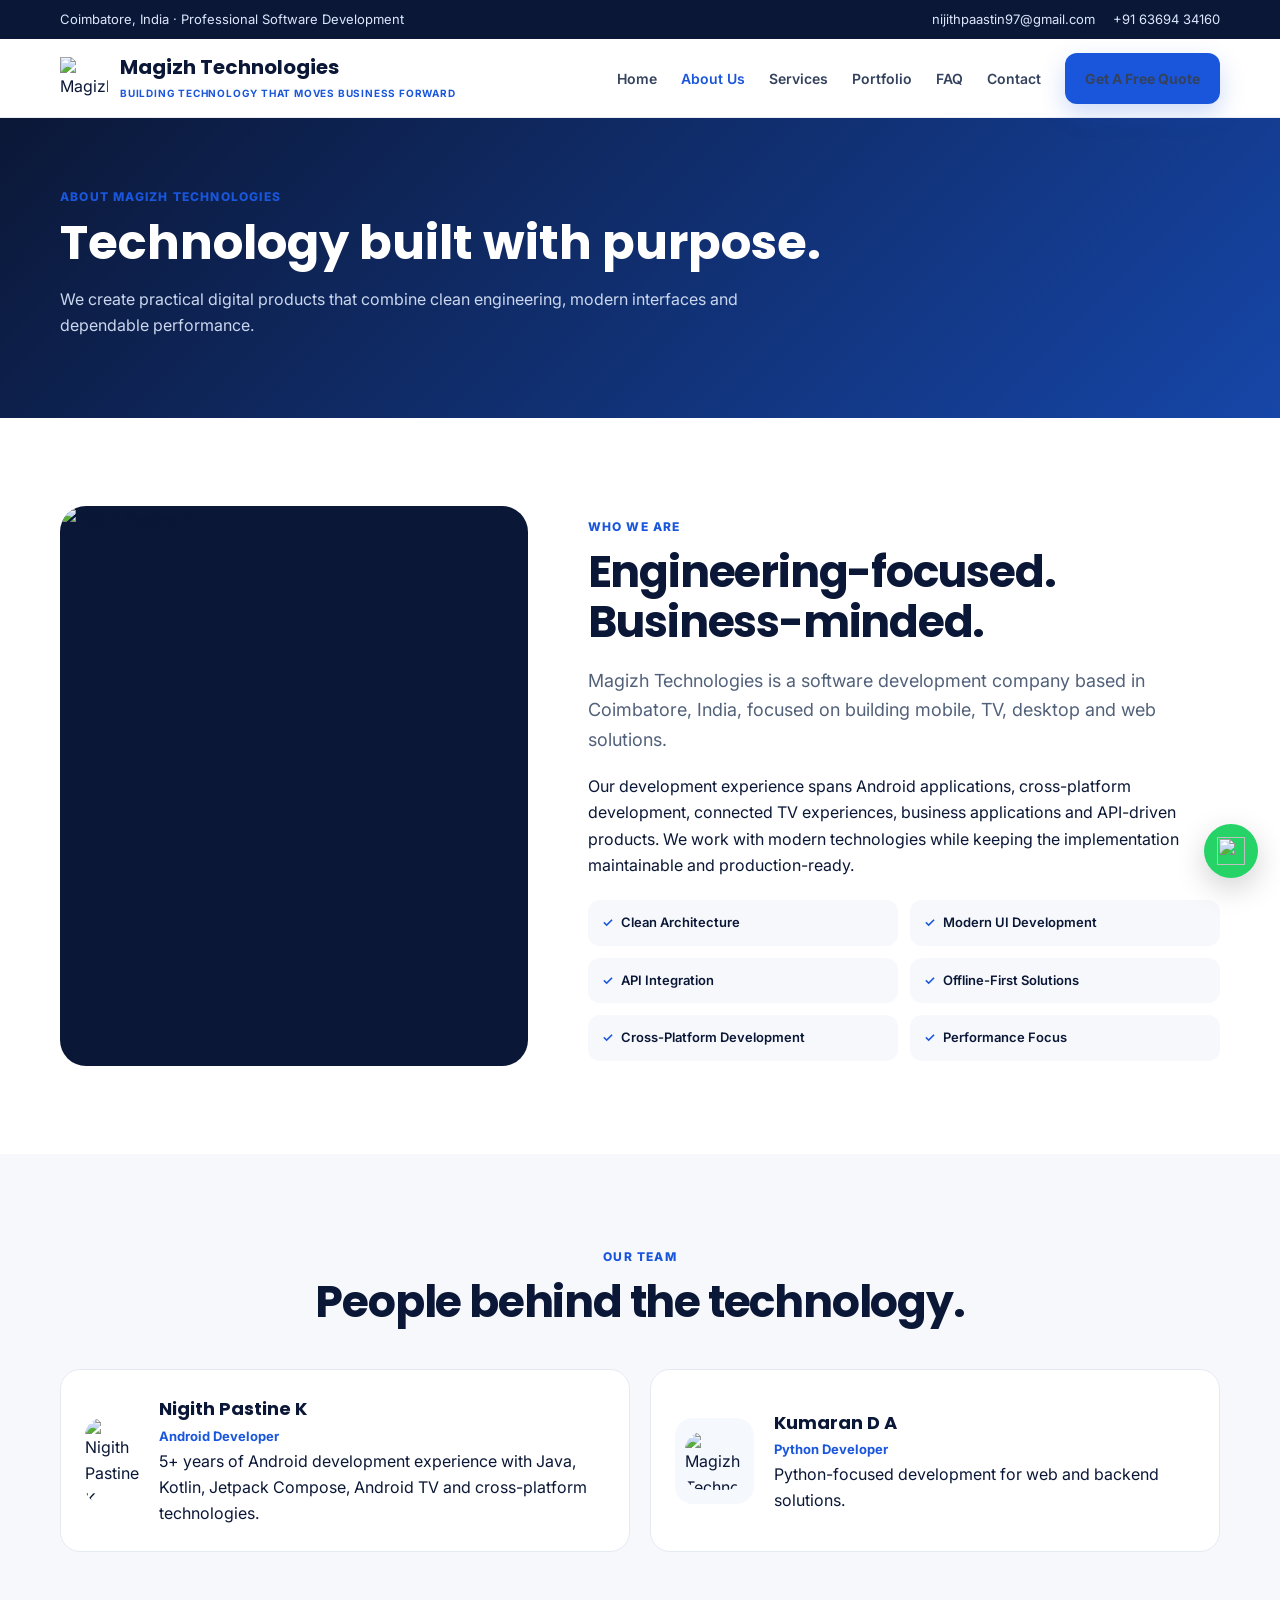
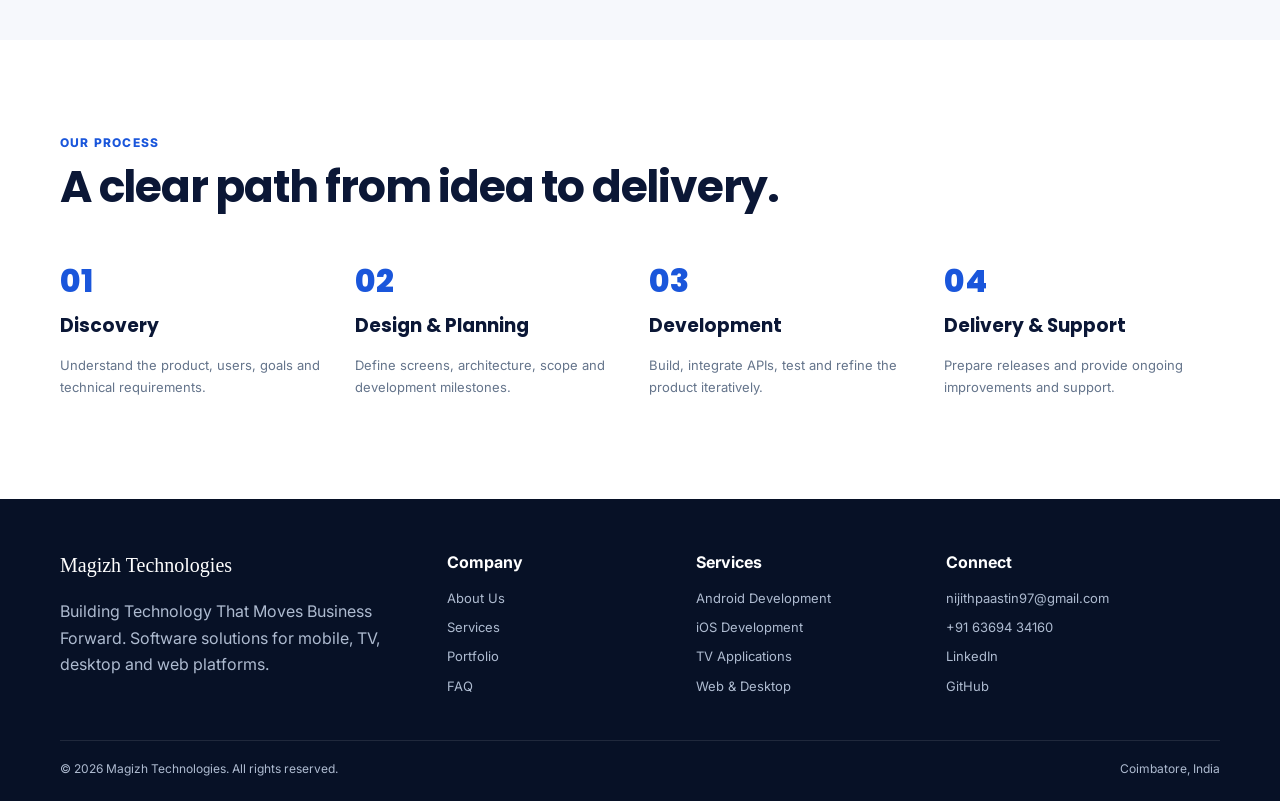
==== commit 5617d0d6: "Updated Commit" ====
--- a/about.html
+++ b/about.html
@@ -2,5 +2,5 @@
 <header><div class="container nav"><a class="brand" href="index.html"><img src="assets/images/magizh-logo.png" alt="Magizh Technologies logo"><div><strong>Magizh Technologies</strong><span>BUILDING TECHNOLOGY THAT MOVES BUSINESS FORWARD</span></div></a><button class="menu" aria-label="Menu">☰</button><nav class="navlinks"><a class="" href="index.html">Home</a><a class="active" href="about.html">About Us</a><a class="" href="services.html">Services</a><a class="" href="portfolio.html">Portfolio</a><a class="" href="faq.html">FAQ</a><a class="" href="contact.html">Contact</a><a class="btn btn-primary" href="contact.html">Get A Free Quote</a></nav></div></header><main><section class="page-hero"><div class="container"><span class="kicker">About Magizh Technologies</span><h1>Technology built with purpose.</h1><p>We create practical digital products that combine clean engineering, modern interfaces and dependable performance.</p></div></section>
 <section class="section"><div class="container about-grid"><div class="about-photo"><img src="assets/images/nigith-profile.jpg" alt="Nigith Pastine K"></div><div><span class="kicker">Who We Are</span><h2>Engineering-focused. Business-minded.</h2><p class="lead">Magizh Technologies is a software development company based in Coimbatore, India, focused on building mobile, TV, desktop and web solutions.</p><p>Our development experience spans Android applications, cross-platform development, connected TV experiences, business applications and API-driven products. We work with modern technologies while keeping the implementation maintainable and production-ready.</p><div class="checklist"><div class="check">Clean Architecture</div><div class="check">Modern UI Development</div><div class="check">API Integration</div><div class="check">Offline-First Solutions</div><div class="check">Cross-Platform Development</div><div class="check">Performance Focus</div></div></div></div></section>
 <section class="section soft"><div class="container"><div class="section-head center"><span class="kicker">Our Team</span><h2>People behind the technology.</h2></div><div class="team"><div class="person"><img src="assets/images/nigith-profile.jpg" alt="Nigith Pastine K"><div><h3>Nigith Pastine K</h3><p>Android Developer</p><span>5+ years of Android development experience with Java, Kotlin, Jetpack Compose, Android TV and cross-platform technologies.</span></div></div><div class="person"><div class="logo-mini"><img src="assets/images/magizh-logo.png" alt="Magizh Technologies"></div><div><h3>Kumaran D A</h3><p>Python Developer</p><span>Python-focused development for web and backend solutions.</span></div></div></div></div></section>
-<section class="section"><div class="container"><div class="section-head"><span class="kicker">Our Process</span><h2>A clear path from idea to delivery.</h2></div><div class="process"><div class="step"><div class="num">01</div><h3>Discovery</h3><p>Understand the product, users, goals and technical requirements.</p></div><div class="step"><div class="num">02</div><h3>Design & Planning</h3><p>Define screens, architecture, scope and development milestones.</p></div><div class="step"><div class="num">03</div><h3>Development</h3><p>Build, integrate APIs, test and refine the product iteratively.</p></div><div class="step"><div class="num">04</div><h3>Delivery & Support</h3><p>Prepare releases and provide ongoing improvements and support.</p></div></div></div></section></main><footer><div class="container"><div class="footer-grid"><div><div class="footer-brand">Magizh Technologies</div><p>Building Technology That Moves Business Forward. Software solutions for mobile, TV, desktop and web platforms.</p></div><div><h4>Company</h4><a href="about.html">About Us</a><a href="services.html">Services</a><a href="portfolio.html">Portfolio</a><a href="faq.html">FAQ</a></div><div><h4>Services</h4><a href="services.html">Android Development</a><a href="services.html">iOS Development</a><a href="services.html">TV Applications</a><a href="services.html">Web & Desktop</a></div><div><h4>Connect</h4><a href="mailto:nijithpaastin97@gmail.com">nijithpaastin97@gmail.com</a><a href="tel:+916369434160">+91 63694 34160</a><a href="https://www.linkedin.com/in/nigith-pastine-k-633721241/" target="_blank">LinkedIn</a><a href="https://github.com/nijith-paastin-k" target="_blank">GitHub</a></div></div><div class="copy"><span>© 2025 Magizh Technologies. All rights reserved.</span><span>Coimbatore, India</span></div></div></footer>
+<section class="section"><div class="container"><div class="section-head"><span class="kicker">Our Process</span><h2>A clear path from idea to delivery.</h2></div><div class="process"><div class="step"><div class="num">01</div><h3>Discovery</h3><p>Understand the product, users, goals and technical requirements.</p></div><div class="step"><div class="num">02</div><h3>Design & Planning</h3><p>Define screens, architecture, scope and development milestones.</p></div><div class="step"><div class="num">03</div><h3>Development</h3><p>Build, integrate APIs, test and refine the product iteratively.</p></div><div class="step"><div class="num">04</div><h3>Delivery & Support</h3><p>Prepare releases and provide ongoing improvements and support.</p></div></div></div></section></main><footer><div class="container"><div class="footer-grid"><div><div class="footer-brand">Magizh Technologies</div><p>Building Technology That Moves Business Forward. Software solutions for mobile, TV, desktop and web platforms.</p></div><div><h4>Company</h4><a href="about.html">About Us</a><a href="services.html">Services</a><a href="portfolio.html">Portfolio</a><a href="faq.html">FAQ</a></div><div><h4>Services</h4><a href="services.html">Android Development</a><a href="services.html">iOS Development</a><a href="services.html">TV Applications</a><a href="services.html">Web & Desktop</a></div><div><h4>Connect</h4><a href="mailto:nijithpaastin97@gmail.com">nijithpaastin97@gmail.com</a><a href="tel:+916369434160">+91 63694 34160</a><a href="https://www.linkedin.com/in/nigith-pastine-k-633721241/" target="_blank">LinkedIn</a><a href="https://github.com/nijith-paastin-k" target="_blank">GitHub</a></div></div><div class="copy"><span>© 2026 Magizh Technologies. All rights reserved.</span><span>Coimbatore, India</span></div></div></footer>
 <a class="whatsapp" href="https://wa.me/916369434160" target="_blank" aria-label="WhatsApp"><img src="https://cdn.simpleicons.org/whatsapp/ffffff" alt=""></a><script src="app.js"></script></body></html>
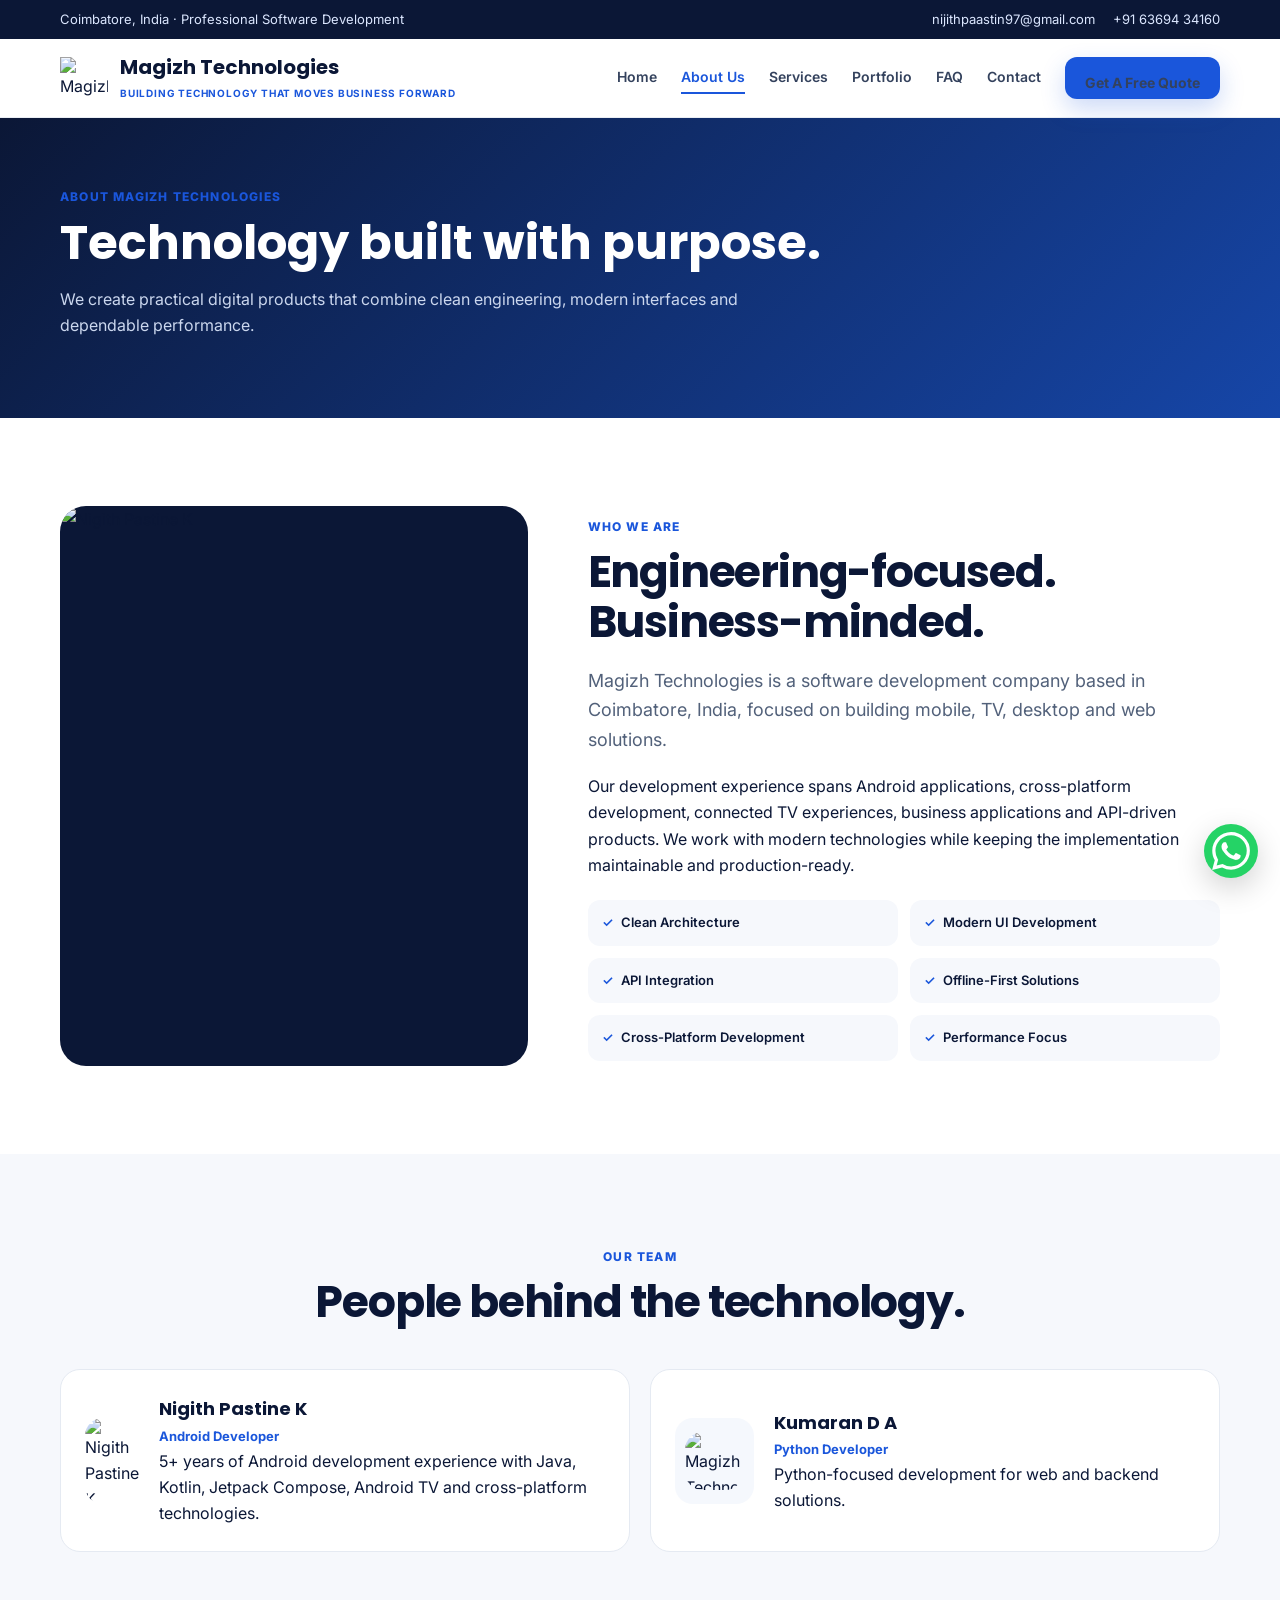
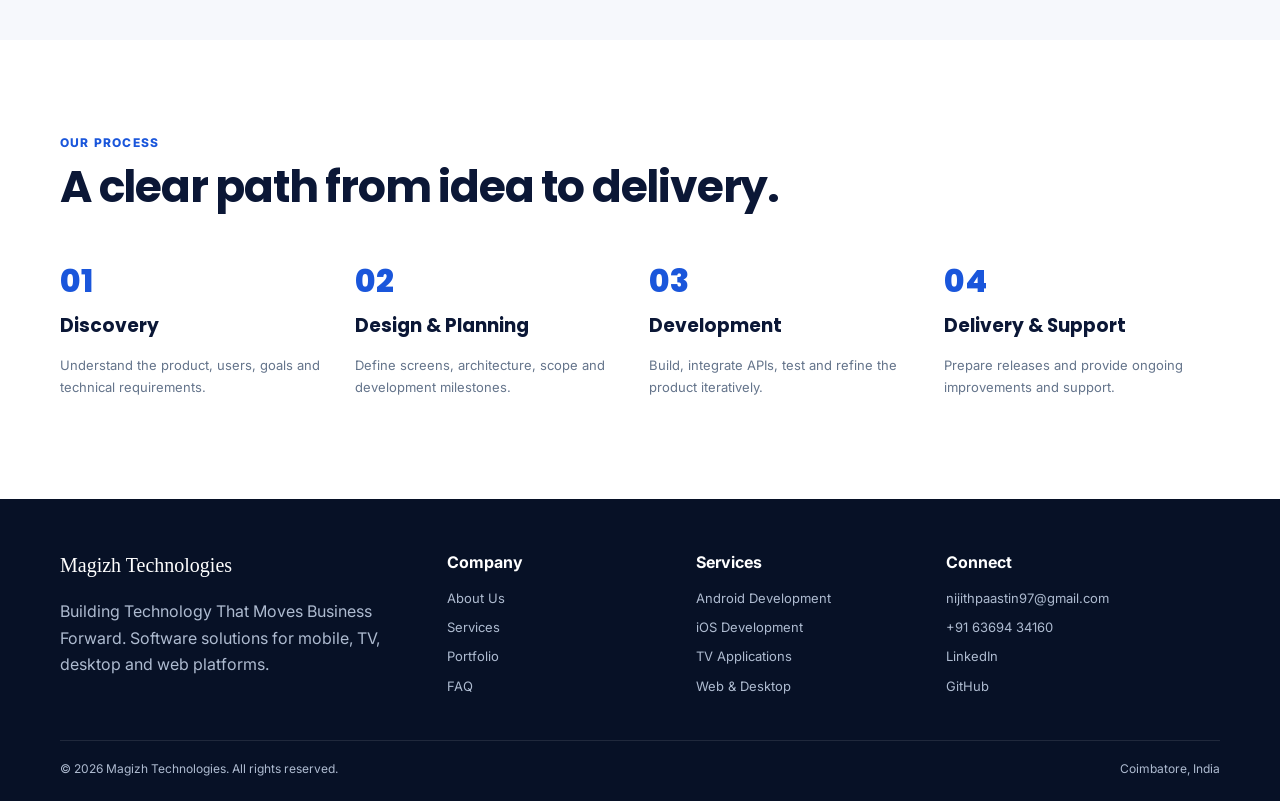
==== commit 13374dae: "Updated Fixes Commit" ====
--- a/about.html
+++ b/about.html
@@ -1,6 +1,11 @@
-<!doctype html><html lang="en"><head><meta charset="utf-8"><meta name="viewport" content="width=device-width,initial-scale=1"><meta name="description" content="Learn about Magizh Technologies, our development approach and team."><title>About Us | Magizh Technologies</title><link rel="stylesheet" href="style.css"></head><body><div class="topbar"><div class="container"><div>Coimbatore, India · Professional Software Development</div><div class="toplinks"><a href="mailto:nijithpaastin97@gmail.com">nijithpaastin97@gmail.com</a><a href="tel:+916369434160">+91 63694 34160</a></div></div></div>
-<header><div class="container nav"><a class="brand" href="index.html"><img src="assets/images/magizh-logo.png" alt="Magizh Technologies logo"><div><strong>Magizh Technologies</strong><span>BUILDING TECHNOLOGY THAT MOVES BUSINESS FORWARD</span></div></a><button class="menu" aria-label="Menu">☰</button><nav class="navlinks"><a class="" href="index.html">Home</a><a class="active" href="about.html">About Us</a><a class="" href="services.html">Services</a><a class="" href="portfolio.html">Portfolio</a><a class="" href="faq.html">FAQ</a><a class="" href="contact.html">Contact</a><a class="btn btn-primary" href="contact.html">Get A Free Quote</a></nav></div></header><main><section class="page-hero"><div class="container"><span class="kicker">About Magizh Technologies</span><h1>Technology built with purpose.</h1><p>We create practical digital products that combine clean engineering, modern interfaces and dependable performance.</p></div></section>
+<!doctype html><html lang="en"><head><meta charset="utf-8"><meta name="viewport" content="width=device-width,initial-scale=1"><meta name="description" content="Learn about Magizh Technologies, our development approach and team."><title>About Us | Magizh Technologies</title><link rel="stylesheet" href="style.css">
+<link rel="icon" type="image/png" href="assets/images/favicon.png">
+<link rel="apple-touch-icon" href="assets/images/apple-touch-icon.png">
+<meta name="theme-color" content="#0b1736"></head><body>
+<div class="scroll-progress"><div class="scroll-progress-bar" id="scrollProgress"></div></div><div class="topbar"><div class="container"><div>Coimbatore, India · Professional Software Development</div><div class="toplinks"><a href="mailto:nijithpaastin97@gmail.com">nijithpaastin97@gmail.com</a><a href="tel:+916369434160">+91 63694 34160</a></div></div></div>
+<header><div class="container nav"><a class="brand" href="index.html"><img src="assets/images/magizh-logo.png" alt="Magizh Technologies logo"><div><strong>Magizh Technologies</strong><span>BUILDING TECHNOLOGY THAT MOVES BUSINESS FORWARD</span></div></a><button class="menu" id="menuBtn" aria-label="Menu" aria-expanded="false"><span></span><span></span><span></span></button><nav class="navlinks"><a class="" href="index.html">Home</a><a class="active" href="about.html">About Us</a><a class="" href="services.html">Services</a><a class="" href="portfolio.html">Portfolio</a><a class="" href="faq.html">FAQ</a><a class="" href="contact.html">Contact</a><a class="btn btn-primary" href="contact.html">Get A Free Quote</a></nav></div></header><main><section class="page-hero"><div class="container"><span class="kicker">About Magizh Technologies</span><h1>Technology built with purpose.</h1><p>We create practical digital products that combine clean engineering, modern interfaces and dependable performance.</p></div></section>
 <section class="section"><div class="container about-grid"><div class="about-photo"><img src="assets/images/nigith-profile.jpg" alt="Nigith Pastine K"></div><div><span class="kicker">Who We Are</span><h2>Engineering-focused. Business-minded.</h2><p class="lead">Magizh Technologies is a software development company based in Coimbatore, India, focused on building mobile, TV, desktop and web solutions.</p><p>Our development experience spans Android applications, cross-platform development, connected TV experiences, business applications and API-driven products. We work with modern technologies while keeping the implementation maintainable and production-ready.</p><div class="checklist"><div class="check">Clean Architecture</div><div class="check">Modern UI Development</div><div class="check">API Integration</div><div class="check">Offline-First Solutions</div><div class="check">Cross-Platform Development</div><div class="check">Performance Focus</div></div></div></div></section>
 <section class="section soft"><div class="container"><div class="section-head center"><span class="kicker">Our Team</span><h2>People behind the technology.</h2></div><div class="team"><div class="person"><img src="assets/images/nigith-profile.jpg" alt="Nigith Pastine K"><div><h3>Nigith Pastine K</h3><p>Android Developer</p><span>5+ years of Android development experience with Java, Kotlin, Jetpack Compose, Android TV and cross-platform technologies.</span></div></div><div class="person"><div class="logo-mini"><img src="assets/images/magizh-logo.png" alt="Magizh Technologies"></div><div><h3>Kumaran D A</h3><p>Python Developer</p><span>Python-focused development for web and backend solutions.</span></div></div></div></div></section>
 <section class="section"><div class="container"><div class="section-head"><span class="kicker">Our Process</span><h2>A clear path from idea to delivery.</h2></div><div class="process"><div class="step"><div class="num">01</div><h3>Discovery</h3><p>Understand the product, users, goals and technical requirements.</p></div><div class="step"><div class="num">02</div><h3>Design & Planning</h3><p>Define screens, architecture, scope and development milestones.</p></div><div class="step"><div class="num">03</div><h3>Development</h3><p>Build, integrate APIs, test and refine the product iteratively.</p></div><div class="step"><div class="num">04</div><h3>Delivery & Support</h3><p>Prepare releases and provide ongoing improvements and support.</p></div></div></div></section></main><footer><div class="container"><div class="footer-grid"><div><div class="footer-brand">Magizh Technologies</div><p>Building Technology That Moves Business Forward. Software solutions for mobile, TV, desktop and web platforms.</p></div><div><h4>Company</h4><a href="about.html">About Us</a><a href="services.html">Services</a><a href="portfolio.html">Portfolio</a><a href="faq.html">FAQ</a></div><div><h4>Services</h4><a href="services.html">Android Development</a><a href="services.html">iOS Development</a><a href="services.html">TV Applications</a><a href="services.html">Web & Desktop</a></div><div><h4>Connect</h4><a href="mailto:nijithpaastin97@gmail.com">nijithpaastin97@gmail.com</a><a href="tel:+916369434160">+91 63694 34160</a><a href="https://www.linkedin.com/in/nigith-pastine-k-633721241/" target="_blank">LinkedIn</a><a href="https://github.com/nijith-paastin-k" target="_blank">GitHub</a></div></div><div class="copy"><span>© 2026 Magizh Technologies. All rights reserved.</span><span>Coimbatore, India</span></div></div></footer>
-<a class="whatsapp" href="https://wa.me/916369434160" target="_blank" aria-label="WhatsApp"><img src="https://cdn.simpleicons.org/whatsapp/ffffff" alt=""></a><script src="app.js"></script></body></html>+<a class="whatsapp" href="https://wa.me/916369434160" target="_blank" aria-label="WhatsApp"><svg class="inline-icon" viewBox="0 0 24 24" width="38" height="38" aria-hidden="true"><path d="M17.472 14.382c-.297-.149-1.758-.867-2.03-.967-.273-.099-.471-.148-.67.15-.197.297-.767.966-.94 1.164-.173.199-.347.223-.644.075-.297-.15-1.255-.463-2.39-1.475-.883-.788-1.48-1.761-1.653-2.059-.173-.297-.018-.458.13-.606.134-.133.298-.347.446-.52.149-.174.198-.298.298-.497.099-.198.05-.371-.025-.52-.075-.149-.669-1.612-.916-2.207-.242-.579-.487-.5-.669-.51-.173-.008-.371-.01-.57-.01-.198 0-.52.074-.792.372-.272.297-1.04 1.016-1.04 2.479 0 1.462 1.065 2.875 1.213 3.074.149.198 2.096 3.2 5.077 4.487.709.306 1.262.489 1.694.625.712.227 1.36.195 1.871.118.571-.085 1.758-.719 2.006-1.413.248-.694.248-1.289.173-1.413-.074-.124-.272-.198-.57-.347m-5.421 7.403h-.004a9.87 9.87 0 01-5.031-1.378l-.361-.214-3.741.982.998-3.648-.235-.374a9.86 9.86 0 01-1.51-5.26c.001-5.45 4.436-9.884 9.888-9.884 2.64 0 5.122 1.03 6.988 2.898a9.825 9.825 0 012.893 6.994c-.003 5.45-4.437 9.884-9.885 9.884m8.413-18.297A11.815 11.815 0 0012.05 0C5.495 0 .16 5.335.157 11.892c0 2.096.547 4.142 1.588 5.945L.057 24l6.305-1.654a11.882 11.882 0 005.683 1.448h.005c6.554 0 11.89-5.335 11.893-11.893a11.821 11.821 0 00-3.48-8.413Z" fill="#ffffff"/></svg></a><button class="back-to-top" id="backToTop" aria-label="Back to top">↑</button>
+<script src="app.js"></script></body></html>
--- a/style.css
+++ b/style.css
@@ -5,7 +5,7 @@
 .container{width:min(1160px,calc(100% - 40px));margin:auto}.topbar{background:var(--ink);color:#dce7ff;font-size:13px}.topbar .container{display:flex;justify-content:space-between;gap:20px;padding:9px 0}.toplinks{display:flex;gap:18px;flex-wrap:wrap}
 header{position:sticky;top:0;z-index:50;background:rgba(255,255,255,.94);backdrop-filter:blur(16px);border-bottom:1px solid rgba(229,234,242,.8)}.nav{height:78px;display:flex;align-items:center;justify-content:space-between;gap:30px}.brand{display:flex;align-items:center;gap:12px}.brand img{width:48px;height:42px;object-fit:contain}.brand strong{font-family:Poppins;font-size:20px;line-height:1}.brand span{display:block;color:var(--blue);font-size:10px;font-weight:700;letter-spacing:.8px;margin-top:4px}.navlinks{display:flex;align-items:center;gap:24px;font-size:14px;font-weight:600}.navlinks a{color:#34425d}.navlinks a:hover,.navlinks a.active{color:var(--blue)}.menu{display:none;border:0;background:none;font-size:28px}
 .btn{display:inline-flex;align-items:center;justify-content:center;gap:9px;border-radius:12px;padding:13px 19px;font-weight:700;font-size:14px;transition:.2s;border:1px solid transparent;cursor:pointer}.btn-primary{background:var(--blue);color:#fff;box-shadow:0 10px 24px rgba(26,86,219,.22)}.btn-primary:hover{background:var(--blue2);transform:translateY(-1px)}.btn-outline{border-color:#d9e1ee;color:var(--ink);background:#fff}.btn-outline:hover{border-color:var(--blue);color:var(--blue)}
-.hero{padding:78px 0 72px;background:radial-gradient(circle at 85% 20%,#eaf1ff 0,transparent 32%),linear-gradient(180deg,#fbfdff 0,#fff 100%)}.hero-grid{display:grid;grid-template-columns:1.12fr .88fr;align-items:center;gap:65px}.eyebrow{display:inline-flex;align-items:center;gap:8px;color:var(--blue);font-size:12px;font-weight:800;text-transform:uppercase;letter-spacing:1.2px;background:#edf3ff;border:1px solid #dbe7ff;padding:8px 12px;border-radius:999px}.hero h1{font-family:Poppins;font-size:clamp(42px,5vw,68px);line-height:1.05;margin:18px 0 18px;letter-spacing:-2.5px}.hero h1 em{font-style:normal;color:var(--blue)}.hero p{font-size:18px;color:#53627b;max-width:670px}.actions{display:flex;gap:12px;flex-wrap:wrap;margin-top:28px}.hero-card{position:relative;background:var(--ink);border-radius:30px;padding:26px;min-height:480px;overflow:hidden;box-shadow:var(--shadow)}.hero-card:before,.hero-card:after{content:"";position:absolute;border:1px solid rgba(255,255,255,.12);border-radius:50%}.hero-card:before{width:350px;height:350px;right:-130px;top:-120px}.hero-card:after{width:260px;height:260px;left:-150px;bottom:-150px}.profile{position:absolute;inset:30px 30px auto 30px;height:320px;border-radius:22px;overflow:hidden;background:#1d2a43}.profile img{width:100%;height:100%;object-fit:cover;object-position:center top}.hero-card-bottom{position:absolute;left:30px;right:30px;bottom:28px;color:#fff}.hero-card-bottom small{color:#aebbd3}.hero-card-bottom h3{margin:3px 0 2px;font-family:Poppins;font-size:23px}.hero-card-bottom p{margin:0;color:#b8c4d8;font-size:13px}
+.hero{padding:78px 0 72px;background:radial-gradient(circle at 85% 20%,#eaf1ff 0,transparent 32%),linear-gradient(180deg,#fbfdff 0,#fff 100%)}.hero-grid{display:grid;grid-template-columns:1.12fr .88fr;align-items:center;gap:65px}.eyebrow{display:inline-flex;align-items:center;gap:8px;color:var(--blue);font-size:12px;font-weight:800;text-transform:uppercase;letter-spacing:1.2px;background:#edf3ff;border:1px solid #dbe7ff;padding:8px 12px;border-radius:999px}.hero h1{font-family:Poppins;font-size:clamp(42px,5vw,68px);line-height:1.05;margin:18px 0 18px;letter-spacing:-2.5px}.hero h1 em{font-style:normal;color:var(--blue)}.hero p{font-size:18px;color:#53627b;max-width:670px}.actions{display:flex;gap:12px;flex-wrap:wrap;margin-top:28px}.hero-card{position:relative;background:var(--ink);border-radius:30px;padding:26px;min-height:480px;overflow:hidden;box-shadow:var(--shadow)}.hero-card:before,.hero-card:after{content:"";position:absolute;border:1px solid rgba(255,255,255,.12);border-radius:50%}.hero-card:before{width:350px;height:350px;right:-130px;top:-120px}.hero-card:after{width:260px;height:260px;left:-150px;bottom:-150px}.profile{position:absolute;inset:30px 30px auto 30px;height:320px;border-radius:22px;overflow:hidden;background:#1d2a43}.profile img{width:100%;height:100%;object-fit:cover;object-position:center 12%}.hero-card-bottom{position:absolute;left:30px;right:30px;bottom:28px;color:#fff}.hero-card-bottom small{color:#aebbd3}.hero-card-bottom h3{margin:3px 0 2px;font-family:Poppins;font-size:23px}.hero-card-bottom p{margin:0;color:#b8c4d8;font-size:13px}
 .trust{padding:22px 0;border-top:1px solid var(--line);border-bottom:1px solid var(--line);background:#fff}.trust-grid{display:grid;grid-template-columns:repeat(4,1fr);gap:15px}.trust-item{display:flex;align-items:center;gap:12px;padding:12px 15px}.trust-item b{font-size:19px}.trust-item span{font-size:12px;color:var(--muted)}
 .section{padding:88px 0}.section.soft{background:var(--soft)}.section-head{max-width:760px;margin-bottom:42px}.section-head.center{margin-left:auto;margin-right:auto;text-align:center}.kicker{font-size:12px;font-weight:800;color:var(--blue);text-transform:uppercase;letter-spacing:1.2px}.section h2{font-family:Poppins;font-size:clamp(31px,4vw,44px);line-height:1.15;letter-spacing:-1.2px;margin:8px 0 12px}.section-head p{color:var(--muted);margin:0}
 .cards{display:grid;grid-template-columns:repeat(4,1fr);gap:18px}.card{background:#fff;border:1px solid var(--line);border-radius:var(--radius);padding:25px;box-shadow:0 8px 25px rgba(15,35,80,.04)}.card h3{font-family:Poppins;margin:12px 0 7px;font-size:19px}.card p{color:var(--muted);font-size:14px;margin:0}.icon{width:48px;height:48px;border-radius:14px;display:grid;place-items:center;background:#edf3ff;color:var(--blue);font-size:23px;font-weight:800}.service-list{margin:12px 0 0;padding:0;list-style:none}.service-list li{padding:7px 0;border-top:1px solid #eef2f7;font-size:13px;color:#516078}.service-list li:first-child{border-top:0}
@@ -13,13 +13,147 @@
 .platform-grid{display:grid;grid-template-columns:repeat(4,1fr);gap:16px}.platform{background:#fff;border:1px solid var(--line);border-radius:18px;padding:22px;display:flex;align-items:center;gap:14px}.platform img{width:38px;height:38px}.platform b{font-size:14px}.platform span{display:block;color:var(--muted);font-size:11px;margin-top:2px}
 .projects{display:grid;grid-template-columns:repeat(3,1fr);gap:20px}.project{background:#fff;border:1px solid var(--line);border-radius:22px;overflow:hidden;display:flex;flex-direction:column}.project-top{padding:24px;background:linear-gradient(135deg,#eef4ff,#fff)}.project-top .mini-icon{width:54px;height:54px;border-radius:15px;background:#fff;border:1px solid #dfe8f7;display:grid;place-items:center;color:var(--blue);font-size:24px;font-weight:800}.project-body{padding:22px;flex:1}.project h3{font-family:Poppins;margin:0 0 5px;font-size:19px}.project .type{color:var(--blue);font-size:12px;font-weight:700}.project p{color:var(--muted);font-size:13px}.tags{display:flex;flex-wrap:wrap;gap:7px;margin-top:13px}.tag{font-size:11px;padding:5px 8px;border-radius:999px;background:#f2f5f9;color:#4b5a72}.project-links{display:flex;gap:9px;flex-wrap:wrap;margin-top:18px}.project-links a{font-size:12px;font-weight:700;color:var(--blue)}
 .page-hero{padding:64px 0;background:linear-gradient(135deg,#0b1736,#1646a8);color:#fff}.page-hero h1{font-family:Poppins;font-size:48px;line-height:1.1;margin:8px 0}.page-hero p{color:#cbd7ee;max-width:700px}
-.about-grid{display:grid;grid-template-columns:.85fr 1.15fr;gap:60px;align-items:center}.about-photo{border-radius:26px;overflow:hidden;background:#0b1736}.about-photo img{width:100%;height:560px;object-fit:cover;object-position:center top}.lead{font-size:18px;color:#52617a}.checklist{display:grid;grid-template-columns:1fr 1fr;gap:12px;margin-top:22px}.check{padding:12px 14px;background:#f6f8fc;border-radius:12px;font-size:13px;font-weight:600}.check:before{content:"✓";color:var(--blue);margin-right:8px}
+.about-grid{display:grid;grid-template-columns:.85fr 1.15fr;gap:60px;align-items:center}.about-photo{border-radius:26px;overflow:hidden;background:#0b1736}.about-photo img{width:100%;height:560px;object-fit:cover;object-position:center 8%}.lead{font-size:18px;color:#52617a}.checklist{display:grid;grid-template-columns:1fr 1fr;gap:12px;margin-top:22px}.check{padding:12px 14px;background:#f6f8fc;border-radius:12px;font-size:13px;font-weight:600}.check:before{content:"✓";color:var(--blue);margin-right:8px}
 .team{display:grid;grid-template-columns:repeat(2,1fr);gap:20px}.person{display:flex;gap:20px;align-items:center;padding:24px;border:1px solid var(--line);border-radius:20px;background:#fff}.person img{width:86px;height:86px;border-radius:18px;object-fit:cover;object-position:center top}.person .logo-mini{width:86px;height:86px;border-radius:18px;background:#f5f8fd;display:grid;place-items:center}.logo-mini img{width:58px;height:58px;object-fit:contain}.person h3{font-family:Poppins;margin:0;font-size:18px}.person p{margin:2px 0 0;color:var(--blue);font-size:13px;font-weight:700}
 .process{display:grid;grid-template-columns:repeat(4,1fr);gap:18px}.step{position:relative}.num{font-family:Poppins;color:var(--blue);font-size:32px;font-weight:800}.step h3{margin:4px 0;font-family:Poppins}.step p{font-size:13px;color:var(--muted)}
-.faqs{max-width:850px;margin:auto}.faq{border:1px solid var(--line);border-radius:16px;margin-bottom:12px;background:#fff;overflow:hidden}.faq button{width:100%;border:0;background:#fff;text-align:left;padding:20px 22px;font:700 15px Inter;color:var(--ink);cursor:pointer;display:flex;justify-content:space-between;gap:15px}.faq .answer{display:none;padding:0 22px 20px;color:var(--muted);font-size:14px}.faq.open .answer{display:block}.faq.open button{color:var(--blue)}
+.faqs{max-width:850px;margin:auto}.faq{border:1px solid var(--line);border-radius:16px;margin-bottom:12px;background:#fff;overflow:hidden}.faq button{width:100%;border:0;background:#fff;text-align:left;padding:20px 22px;font:700 15px Inter;color:var(--ink);cursor:pointer;display:flex;justify-content:space-between;gap:15px}.faq .answer{padding:0 22px 20px;color:var(--muted);font-size:14px}.faq.open button{color:var(--blue)}
 .contact-grid{display:grid;grid-template-columns:.85fr 1.15fr;gap:24px}.contact-card{padding:28px;border-radius:22px;background:var(--ink);color:#fff}.contact-card h2{font-family:Poppins;margin-top:0}.contact-card p{color:#bdc9de}.contact-item{display:flex;gap:12px;margin:18px 0}.contact-item .ci{width:40px;height:40px;border-radius:11px;background:rgba(255,255,255,.08);display:grid;place-items:center}.contact-item small{display:block;color:#93a5c4}.socials{display:flex;gap:10px;flex-wrap:wrap;margin-top:22px}.socials a{width:42px;height:42px;border-radius:12px;background:#fff;display:grid;place-items:center}.socials img{width:21px;height:21px}
 form{background:#fff;border:1px solid var(--line);padding:30px;border-radius:22px;box-shadow:var(--shadow)}.form-grid{display:grid;grid-template-columns:1fr 1fr;gap:16px}.field{display:flex;flex-direction:column;gap:7px}.field.full{grid-column:1/-1}.field label{font-size:12px;font-weight:700}.field input,.field textarea,.field select{font:14px Inter;padding:13px 14px;border:1px solid #dce3ee;border-radius:11px;outline:none}.field textarea{min-height:145px;resize:vertical}.field input:focus,.field textarea:focus,.field select:focus{border-color:var(--blue);box-shadow:0 0 0 3px #eaf1ff}
 footer{background:#071126;color:#aebbd0;padding:50px 0 22px}.footer-grid{display:grid;grid-template-columns:1.3fr .8fr .8fr 1fr;gap:30px}.footer-brand{color:#fff;font-family:Poppins;font-size:20px}.footer-grid h4{color:#fff;margin:0 0 12px}.footer-grid a{display:block;font-size:13px;margin:8px 0}.footer-grid a:hover{color:#fff}.copy{border-top:1px solid rgba(255,255,255,.1);margin-top:35px;padding-top:18px;font-size:12px;display:flex;justify-content:space-between;gap:15px}
 .whatsapp{position:fixed;right:22px;bottom:22px;width:54px;height:54px;border-radius:50%;background:#25d366;display:grid;place-items:center;z-index:60;box-shadow:0 10px 30px rgba(0,0,0,.18)}.whatsapp img{width:28px;height:28px}
 @media(max-width:950px){.navlinks{display:none}.menu{display:block}.hero-grid,.about-grid,.contact-grid{grid-template-columns:1fr}.cards{grid-template-columns:1fr 1fr}.tech-grid{grid-template-columns:repeat(3,1fr)}.platform-grid{grid-template-columns:1fr 1fr}.projects{grid-template-columns:1fr 1fr}.process{grid-template-columns:1fr 1fr}.footer-grid{grid-template-columns:1fr 1fr}.hero-card{min-height:450px}}
 @media(max-width:600px){.container{width:min(100% - 28px,1160px)}.topbar{display:none}.nav{height:68px}.brand strong{font-size:17px}.hero{padding:55px 0}.hero h1{font-size:42px}.hero p{font-size:16px}.cards,.projects,.team,.form-grid,.platform-grid,.process,.tech-grid{grid-template-columns:1fr}.section{padding:65px 0}.page-hero h1{font-size:38px}.checklist{grid-template-columns:1fr}.about-photo img{height:440px}.hero-card{min-height:410px}.profile{height:275px}.hero-card-bottom{bottom:20px}.footer-grid{grid-template-columns:1fr}.copy{flex-direction:column}}
+
+/* ===== Advanced enhancements ===== */
+.scroll-progress{position:fixed;top:0;left:0;width:100%;height:3px;z-index:110;background:transparent;pointer-events:none}
+.scroll-progress-bar{height:100%;width:0%;background:linear-gradient(90deg,var(--blue),#6fa3ff);transition:width .12s linear}
+
+.back-to-top{position:fixed;right:22px;bottom:88px;width:46px;height:46px;border-radius:50%;background:var(--ink);color:#fff;border:none;font-size:18px;line-height:1;cursor:pointer;display:flex;align-items:center;justify-content:center;z-index:70;box-shadow:0 10px 30px rgba(0,0,0,.18);opacity:0;visibility:hidden;transform:translateY(12px);transition:.3s}
+.back-to-top.show{opacity:1;visibility:visible;transform:translateY(0)}
+.back-to-top:hover{background:var(--blue)}
+
+.nav{transition:height .25s ease}
+header.scrolled{box-shadow:0 10px 30px rgba(15,35,80,.09)}
+header.scrolled .nav{height:64px}
+
+.menu{width:26px;height:20px;position:relative;padding:0}
+.menu span{position:absolute;left:0;width:100%;height:2.5px;background:var(--ink);border-radius:2px;transition:.3s ease;transform-origin:center}
+.menu span:nth-child(1){top:0}
+.menu span:nth-child(2){top:8.5px}
+.menu span:nth-child(3){top:17px}
+.menu.open span:nth-child(1){top:8.5px;transform:rotate(45deg)}
+.menu.open span:nth-child(2){opacity:0}
+.menu.open span:nth-child(3){top:8.5px;transform:rotate(-45deg)}
+
+@media(max-width:950px){
+  .navlinks.open{display:flex!important;flex-direction:column;align-items:flex-start;position:absolute;top:68px;left:0;right:0;padding:18px 20px;background:#fff;border-bottom:1px solid var(--line);box-shadow:0 16px 30px rgba(15,35,80,.08);animation:slideDown .28s ease}
+  .navlinks.open a{padding:9px 0;width:100%}
+}
+@keyframes slideDown{from{opacity:0;transform:translateY(-12px)}to{opacity:1;transform:translateY(0)}}
+
+.reveal{opacity:0;transform:translateY(26px);transition:opacity .65s cubic-bezier(.2,.7,.3,1),transform .65s cubic-bezier(.2,.7,.3,1);transition-delay:calc(var(--d,0) * 70ms)}
+.reveal.in-view{opacity:1;transform:translateY(0)}
+@media (prefers-reduced-motion:reduce){.reveal{opacity:1!important;transform:none!important;transition:none!important}.hero-card,.device-card:hover .device-visual svg{animation:none!important}}
+
+.hero-card{animation:heroFloat 6s ease-in-out infinite}
+@keyframes heroFloat{0%,100%{transform:translateY(0)}50%{transform:translateY(-10px)}}
+
+.trust-item b{display:inline-block;font-variant-numeric:tabular-nums}
+
+/* Device mockup grid (Platforms section) */
+.device-grid{display:grid;grid-template-columns:repeat(4,1fr);gap:18px}
+.device-card{background:#fff;border:1px solid var(--line);border-radius:20px;padding:22px 16px 20px;display:flex;flex-direction:column;align-items:center;gap:14px;text-align:center;transition:transform .3s ease,box-shadow .3s ease,border-color .3s ease}
+.device-card:hover{transform:translateY(-6px);box-shadow:0 18px 40px rgba(15,35,80,.12);border-color:transparent}
+.device-visual{width:100%;display:flex;justify-content:center;align-items:flex-end;min-height:96px}
+.device-visual.phone svg{width:74px;height:auto;filter:drop-shadow(0 12px 18px rgba(15,35,80,.18))}
+.device-visual.wide svg{width:148px;height:auto;filter:drop-shadow(0 12px 18px rgba(15,35,80,.18))}
+.device-card:hover .device-visual svg{animation:floaty 1.7s ease-in-out infinite}
+@keyframes floaty{0%,100%{transform:translateY(0)}50%{transform:translateY(-5px)}}
+.device-card b{font-size:14px}
+.device-card span{display:block;color:var(--muted);font-size:11px;margin-top:2px}
+
+/* Portfolio filters */
+.portfolio-filters{display:flex;flex-wrap:wrap;gap:10px;margin-bottom:30px}
+.filter-btn{padding:9px 17px;border-radius:999px;border:1px solid var(--line);background:#fff;font-size:13px;font-weight:600;color:#516078;cursor:pointer;transition:.2s}
+.filter-btn:hover{border-color:var(--blue);color:var(--blue)}
+.filter-btn.active{background:var(--ink);border-color:var(--ink);color:#fff}
+.project{transition:opacity .3s ease,transform .3s ease}
+.project.hide{display:none}
+
+/* Contact form success state */
+.form-success{display:none;text-align:center;background:#fff;border:1px solid var(--line);border-radius:22px;padding:54px 30px;box-shadow:var(--shadow)}
+.form-success.show{display:block;animation:popIn .4s ease}
+.fs-icon{width:58px;height:58px;border-radius:50%;background:#e7f8ee;color:#1f9d55;font-size:26px;display:grid;place-items:center;margin:0 auto 18px;font-weight:800}
+.form-success h3{font-family:Poppins;margin:0 0 8px;font-size:22px}
+.form-success p{color:var(--muted);margin:0 0 22px}
+@keyframes popIn{from{opacity:0;transform:scale(.94)}to{opacity:1;transform:scale(1)}}
+
+@media(max-width:950px){.device-grid{grid-template-columns:repeat(2,1fr)}}
+@media(max-width:600px){.device-grid{grid-template-columns:1fr 1fr}.device-visual.wide svg{width:120px}.back-to-top{right:16px;bottom:82px;width:42px;height:42px}}
+
+/* ===== Advanced interaction layer ===== */
+
+/* Animated nav underline */
+.navlinks a{position:relative;padding-bottom:4px}
+.navlinks a:not(.btn-primary):after{content:"";position:absolute;left:0;bottom:-2px;width:0;height:2px;background:var(--blue);transition:width .28s cubic-bezier(.4,0,.2,1)}
+.navlinks a:not(.btn-primary):hover:after,.navlinks a:not(.btn-primary).active:after{width:100%}
+
+/* Magnetic / shine primary buttons */
+.btn{position:relative;overflow:hidden;transition:transform .25s cubic-bezier(.34,1.56,.64,1),box-shadow .25s ease}
+.btn-primary{position:relative;isolation:isolate}
+.btn-primary:before{content:"";position:absolute;inset:0;background:linear-gradient(120deg,transparent 20%,rgba(255,255,255,.35) 50%,transparent 80%);transform:translateX(-120%);transition:transform .7s ease;z-index:1}
+.btn-primary:hover:before{transform:translateX(120%)}
+.btn-primary:hover{box-shadow:0 14px 30px rgba(26,86,219,.35)}
+.btn.magnetic{will-change:transform}
+
+/* Inline brand/tech icons */
+.inline-icon,svg.inline-icon{transition:transform .3s cubic-bezier(.34,1.56,.64,1),filter .3s ease;display:block}
+.icon .inline-icon{color:var(--blue)}
+.card:hover .icon{background:var(--blue);color:#fff;transition:background .3s ease,color .3s ease}
+.card:hover .icon .inline-icon{transform:scale(1.12) rotate(-6deg)}
+.tech{transition:transform .3s ease,box-shadow .3s ease}
+.tech:hover{transform:translateY(-5px);box-shadow:0 16px 34px rgba(15,35,80,.1)}
+.tech:hover .inline-icon{transform:scale(1.15)}
+.socials a{color:var(--ink);transition:transform .3s cubic-bezier(.34,1.56,.64,1),background .3s ease,color .3s ease}
+.socials a:hover{transform:translateY(-4px) scale(1.08);background:#eef3ff;color:var(--blue)}
+.socials a:hover .inline-icon{transform:rotate(-8deg)}
+
+/* Hero aurora / parallax blobs */
+.hero{position:relative;overflow:hidden}
+.hero .aurora{position:absolute;inset:-10% -10% auto auto;width:520px;height:520px;border-radius:50%;filter:blur(70px);opacity:.35;pointer-events:none;z-index:0;background:radial-gradient(circle,#8fb2ff 0%,transparent 70%);animation:auroraDrift 14s ease-in-out infinite;will-change:transform}
+.hero .aurora.two{inset:auto auto -20% -6%;width:420px;height:420px;background:radial-gradient(circle,#c9d9ff 0%,transparent 70%);animation-duration:18s;animation-delay:-4s}
+@keyframes auroraDrift{0%,100%{transform:translate(0,0) scale(1)}50%{transform:translate(-30px,20px) scale(1.08)}}
+.hero .container{position:relative;z-index:1}
+
+/* Hero card cursor spotlight */
+.hero-card{position:relative}
+.hero-card .spotlight{position:absolute;inset:0;border-radius:inherit;pointer-events:none;opacity:0;transition:opacity .4s ease;background:radial-gradient(240px circle at var(--x,50%) var(--y,50%),rgba(255,255,255,.14),transparent 70%);z-index:2}
+.hero-card:hover .spotlight{opacity:1}
+
+/* 3D tilt cards */
+.tilt{transform-style:preserve-3d;transition:transform .15s ease-out}
+.device-card,.project,.card{transform-style:preserve-3d}
+
+/* Tech marquee ticker */
+.marquee-wrap{overflow:hidden;-webkit-mask-image:linear-gradient(90deg,transparent,#000 8%,#000 92%,transparent);mask-image:linear-gradient(90deg,transparent,#000 8%,#000 92%,transparent);padding:22px 0;border-top:1px solid var(--line);border-bottom:1px solid var(--line)}
+.marquee-track{display:flex;gap:56px;width:max-content;animation:marqueeScroll 26s linear infinite}
+.marquee-wrap:hover .marquee-track{animation-play-state:paused}
+.marquee-item{display:flex;align-items:center;gap:10px;color:#7c8aa3;font-weight:700;font-size:14px;white-space:nowrap}
+.marquee-item .inline-icon{color:#a8b3c8;transition:color .3s ease}
+.marquee-item:hover .inline-icon{color:var(--blue)}
+@keyframes marqueeScroll{from{transform:translateX(0)}to{transform:translateX(-50%)}}
+@media(prefers-reduced-motion:reduce){.marquee-track{animation:none}.hero .aurora{animation:none}}
+
+/* Portfolio filter transition */
+.projects .project{transition:opacity .3s ease,transform .3s ease}
+.projects .project.hide{opacity:0;transform:scale(.94);position:absolute;pointer-events:none;height:0;overflow:hidden;margin:0;padding:0;border:0}
+
+/* FAQ smooth expand */
+.faq .answer{max-height:0;overflow:hidden;transition:max-height .35s ease,opacity .3s ease,padding .3s ease;opacity:0}
+.faq.open .answer{max-height:400px;opacity:1}
+.faq button span{transition:transform .3s ease}
+.faq.open button span{transform:rotate(45deg)}
+
+@media(prefers-reduced-motion:reduce){
+  .btn,.inline-icon,.tech,.socials a,.tilt,.faq .answer{transition:none!important}
+}
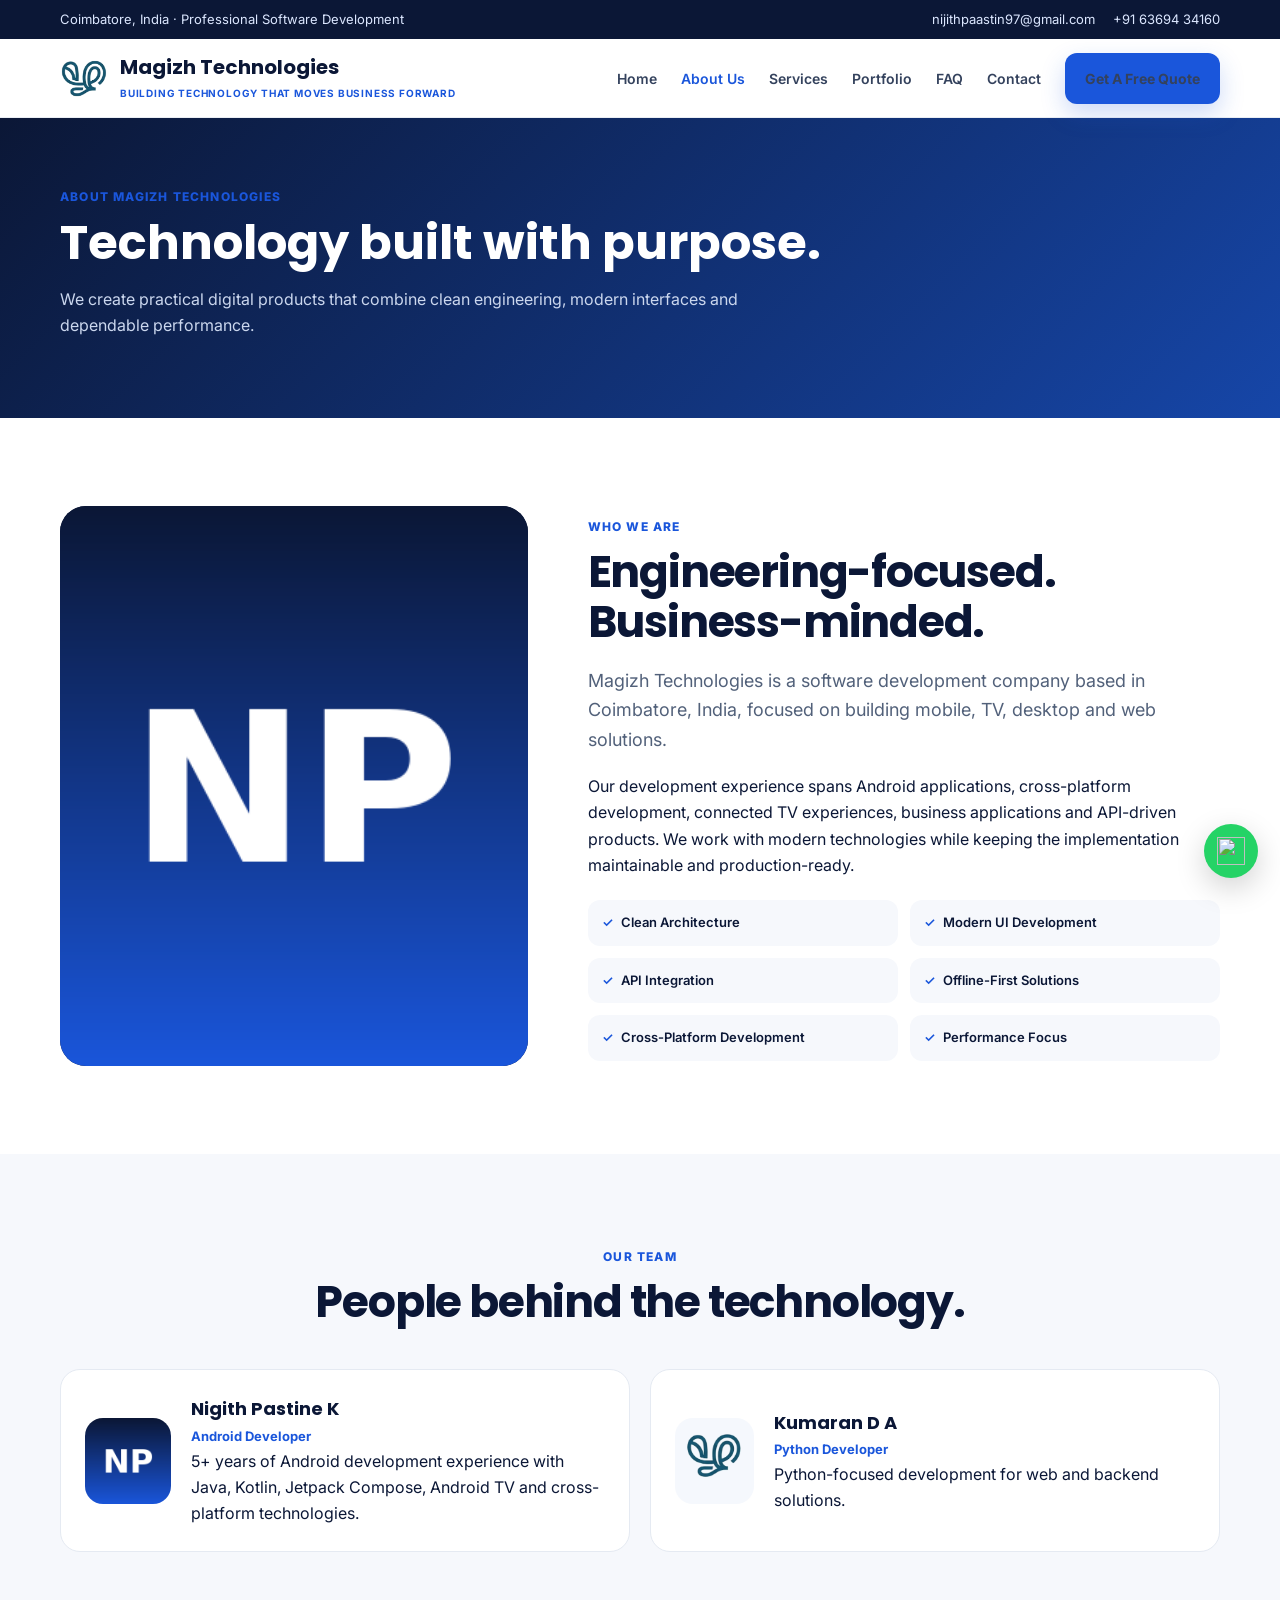
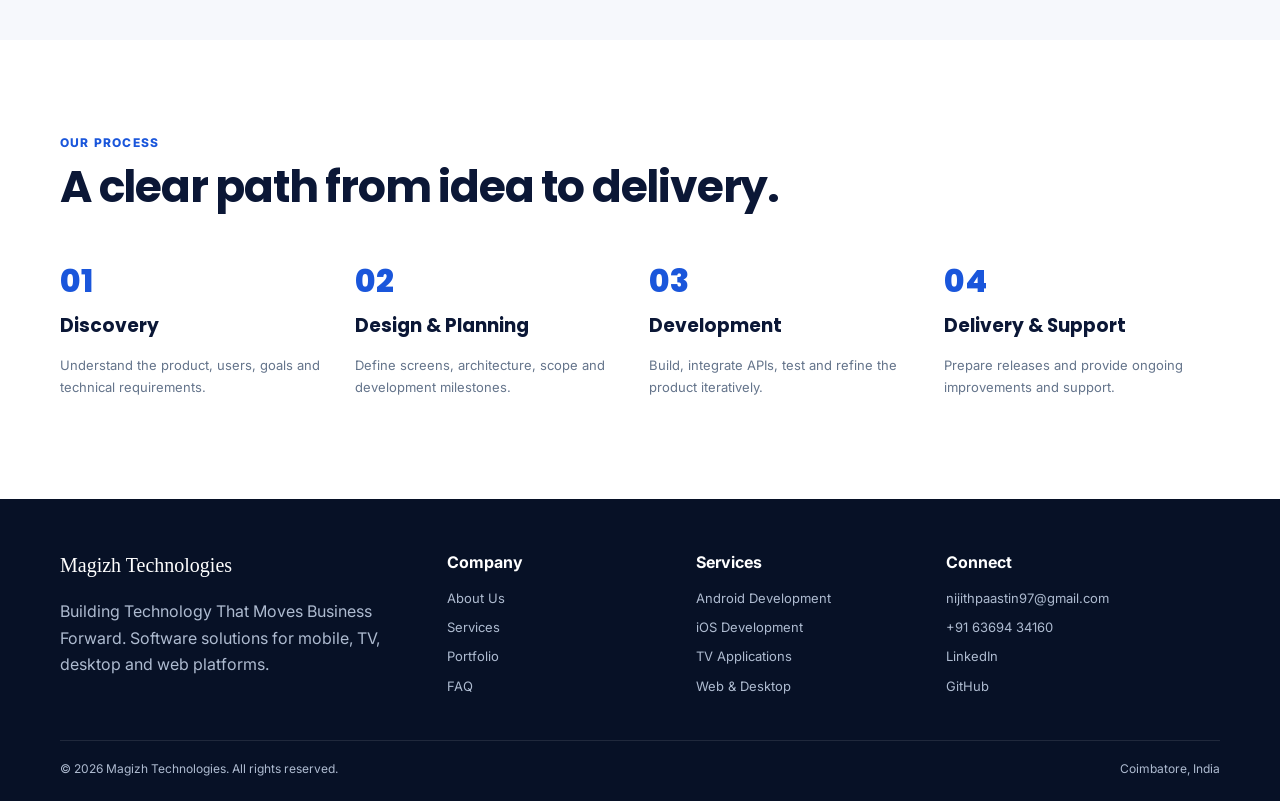
==== commit 4f9650cb: "Updated Commit" ====
--- a/about.html
+++ b/about.html
@@ -1,11 +1,11 @@
 <!doctype html><html lang="en"><head><meta charset="utf-8"><meta name="viewport" content="width=device-width,initial-scale=1"><meta name="description" content="Learn about Magizh Technologies, our development approach and team."><title>About Us | Magizh Technologies</title><link rel="stylesheet" href="style.css">
-<link rel="icon" type="image/png" href="assets/images/favicon.png">
+<link rel="icon" type="image/png" href="[data-uri]">
 <link rel="apple-touch-icon" href="assets/images/apple-touch-icon.png">
 <meta name="theme-color" content="#0b1736"></head><body>
 <div class="scroll-progress"><div class="scroll-progress-bar" id="scrollProgress"></div></div><div class="topbar"><div class="container"><div>Coimbatore, India · Professional Software Development</div><div class="toplinks"><a href="mailto:nijithpaastin97@gmail.com">nijithpaastin97@gmail.com</a><a href="tel:+916369434160">+91 63694 34160</a></div></div></div>
-<header><div class="container nav"><a class="brand" href="index.html"><img src="assets/images/magizh-logo.png" alt="Magizh Technologies logo"><div><strong>Magizh Technologies</strong><span>BUILDING TECHNOLOGY THAT MOVES BUSINESS FORWARD</span></div></a><button class="menu" id="menuBtn" aria-label="Menu" aria-expanded="false"><span></span><span></span><span></span></button><nav class="navlinks"><a class="" href="index.html">Home</a><a class="active" href="about.html">About Us</a><a class="" href="services.html">Services</a><a class="" href="portfolio.html">Portfolio</a><a class="" href="faq.html">FAQ</a><a class="" href="contact.html">Contact</a><a class="btn btn-primary" href="contact.html">Get A Free Quote</a></nav></div></header><main><section class="page-hero"><div class="container"><span class="kicker">About Magizh Technologies</span><h1>Technology built with purpose.</h1><p>We create practical digital products that combine clean engineering, modern interfaces and dependable performance.</p></div></section>
-<section class="section"><div class="container about-grid"><div class="about-photo"><img src="assets/images/nigith-profile.jpg" alt="Nigith Pastine K"></div><div><span class="kicker">Who We Are</span><h2>Engineering-focused. Business-minded.</h2><p class="lead">Magizh Technologies is a software development company based in Coimbatore, India, focused on building mobile, TV, desktop and web solutions.</p><p>Our development experience spans Android applications, cross-platform development, connected TV experiences, business applications and API-driven products. We work with modern technologies while keeping the implementation maintainable and production-ready.</p><div class="checklist"><div class="check">Clean Architecture</div><div class="check">Modern UI Development</div><div class="check">API Integration</div><div class="check">Offline-First Solutions</div><div class="check">Cross-Platform Development</div><div class="check">Performance Focus</div></div></div></div></section>
-<section class="section soft"><div class="container"><div class="section-head center"><span class="kicker">Our Team</span><h2>People behind the technology.</h2></div><div class="team"><div class="person"><img src="assets/images/nigith-profile.jpg" alt="Nigith Pastine K"><div><h3>Nigith Pastine K</h3><p>Android Developer</p><span>5+ years of Android development experience with Java, Kotlin, Jetpack Compose, Android TV and cross-platform technologies.</span></div></div><div class="person"><div class="logo-mini"><img src="assets/images/magizh-logo.png" alt="Magizh Technologies"></div><div><h3>Kumaran D A</h3><p>Python Developer</p><span>Python-focused development for web and backend solutions.</span></div></div></div></div></section>
+<header><div class="container nav"><a class="brand" href="index.html"><img src="[data-uri]" alt="Magizh Technologies logo"><div><strong>Magizh Technologies</strong><span>BUILDING TECHNOLOGY THAT MOVES BUSINESS FORWARD</span></div></a><button class="menu" id="menuBtn" aria-label="Menu" aria-expanded="false"><span></span><span></span><span></span></button><nav class="navlinks"><a class="" href="index.html">Home</a><a class="active" href="about.html">About Us</a><a class="" href="services.html">Services</a><a class="" href="portfolio.html">Portfolio</a><a class="" href="faq.html">FAQ</a><a class="" href="contact.html">Contact</a><a class="btn btn-primary" href="contact.html">Get A Free Quote</a></nav></div></header><main><section class="page-hero"><div class="container"><span class="kicker">About Magizh Technologies</span><h1>Technology built with purpose.</h1><p>We create practical digital products that combine clean engineering, modern interfaces and dependable performance.</p></div></section>
+<section class="section"><div class="container about-grid"><div class="about-photo"><img src="assets/images/nigith-profile.jpg" alt="Nigith Pastine K" onerror="this.onerror=null;this.src='[data-uri]';"></div><div><span class="kicker">Who We Are</span><h2>Engineering-focused. Business-minded.</h2><p class="lead">Magizh Technologies is a software development company based in Coimbatore, India, focused on building mobile, TV, desktop and web solutions.</p><p>Our development experience spans Android applications, cross-platform development, connected TV experiences, business applications and API-driven products. We work with modern technologies while keeping the implementation maintainable and production-ready.</p><div class="checklist"><div class="check">Clean Architecture</div><div class="check">Modern UI Development</div><div class="check">API Integration</div><div class="check">Offline-First Solutions</div><div class="check">Cross-Platform Development</div><div class="check">Performance Focus</div></div></div></div></section>
+<section class="section soft"><div class="container"><div class="section-head center"><span class="kicker">Our Team</span><h2>People behind the technology.</h2></div><div class="team"><div class="person"><img src="assets/images/nigith-profile.jpg" alt="Nigith Pastine K" onerror="this.onerror=null;this.src='[data-uri]';"><div><h3>Nigith Pastine K</h3><p>Android Developer</p><span>5+ years of Android development experience with Java, Kotlin, Jetpack Compose, Android TV and cross-platform technologies.</span></div></div><div class="person"><div class="logo-mini"><img src="[data-uri]" alt="Magizh Technologies"></div><div><h3>Kumaran D A</h3><p>Python Developer</p><span>Python-focused development for web and backend solutions.</span></div></div></div></div></section>
 <section class="section"><div class="container"><div class="section-head"><span class="kicker">Our Process</span><h2>A clear path from idea to delivery.</h2></div><div class="process"><div class="step"><div class="num">01</div><h3>Discovery</h3><p>Understand the product, users, goals and technical requirements.</p></div><div class="step"><div class="num">02</div><h3>Design & Planning</h3><p>Define screens, architecture, scope and development milestones.</p></div><div class="step"><div class="num">03</div><h3>Development</h3><p>Build, integrate APIs, test and refine the product iteratively.</p></div><div class="step"><div class="num">04</div><h3>Delivery & Support</h3><p>Prepare releases and provide ongoing improvements and support.</p></div></div></div></section></main><footer><div class="container"><div class="footer-grid"><div><div class="footer-brand">Magizh Technologies</div><p>Building Technology That Moves Business Forward. Software solutions for mobile, TV, desktop and web platforms.</p></div><div><h4>Company</h4><a href="about.html">About Us</a><a href="services.html">Services</a><a href="portfolio.html">Portfolio</a><a href="faq.html">FAQ</a></div><div><h4>Services</h4><a href="services.html">Android Development</a><a href="services.html">iOS Development</a><a href="services.html">TV Applications</a><a href="services.html">Web & Desktop</a></div><div><h4>Connect</h4><a href="mailto:nijithpaastin97@gmail.com">nijithpaastin97@gmail.com</a><a href="tel:+916369434160">+91 63694 34160</a><a href="https://www.linkedin.com/in/nigith-pastine-k-633721241/" target="_blank">LinkedIn</a><a href="https://github.com/nijith-paastin-k" target="_blank">GitHub</a></div></div><div class="copy"><span>© 2026 Magizh Technologies. All rights reserved.</span><span>Coimbatore, India</span></div></div></footer>
-<a class="whatsapp" href="https://wa.me/916369434160" target="_blank" aria-label="WhatsApp"><svg class="inline-icon" viewBox="0 0 24 24" width="38" height="38" aria-hidden="true"><path d="M17.472 14.382c-.297-.149-1.758-.867-2.03-.967-.273-.099-.471-.148-.67.15-.197.297-.767.966-.94 1.164-.173.199-.347.223-.644.075-.297-.15-1.255-.463-2.39-1.475-.883-.788-1.48-1.761-1.653-2.059-.173-.297-.018-.458.13-.606.134-.133.298-.347.446-.52.149-.174.198-.298.298-.497.099-.198.05-.371-.025-.52-.075-.149-.669-1.612-.916-2.207-.242-.579-.487-.5-.669-.51-.173-.008-.371-.01-.57-.01-.198 0-.52.074-.792.372-.272.297-1.04 1.016-1.04 2.479 0 1.462 1.065 2.875 1.213 3.074.149.198 2.096 3.2 5.077 4.487.709.306 1.262.489 1.694.625.712.227 1.36.195 1.871.118.571-.085 1.758-.719 2.006-1.413.248-.694.248-1.289.173-1.413-.074-.124-.272-.198-.57-.347m-5.421 7.403h-.004a9.87 9.87 0 01-5.031-1.378l-.361-.214-3.741.982.998-3.648-.235-.374a9.86 9.86 0 01-1.51-5.26c.001-5.45 4.436-9.884 9.888-9.884 2.64 0 5.122 1.03 6.988 2.898a9.825 9.825 0 012.893 6.994c-.003 5.45-4.437 9.884-9.885 9.884m8.413-18.297A11.815 11.815 0 0012.05 0C5.495 0 .16 5.335.157 11.892c0 2.096.547 4.142 1.588 5.945L.057 24l6.305-1.654a11.882 11.882 0 005.683 1.448h.005c6.554 0 11.89-5.335 11.893-11.893a11.821 11.821 0 00-3.48-8.413Z" fill="#ffffff"/></svg></a><button class="back-to-top" id="backToTop" aria-label="Back to top">↑</button>
+<a class="whatsapp" href="https://wa.me/916369434160" target="_blank" aria-label="WhatsApp"><img src="https://cdn.simpleicons.org/whatsapp/ffffff" alt=""></a><button class="back-to-top" id="backToTop" aria-label="Back to top">↑</button>
 <script src="app.js"></script></body></html>
--- a/style.css
+++ b/style.css
@@ -16,7 +16,7 @@
 .about-grid{display:grid;grid-template-columns:.85fr 1.15fr;gap:60px;align-items:center}.about-photo{border-radius:26px;overflow:hidden;background:#0b1736}.about-photo img{width:100%;height:560px;object-fit:cover;object-position:center 8%}.lead{font-size:18px;color:#52617a}.checklist{display:grid;grid-template-columns:1fr 1fr;gap:12px;margin-top:22px}.check{padding:12px 14px;background:#f6f8fc;border-radius:12px;font-size:13px;font-weight:600}.check:before{content:"✓";color:var(--blue);margin-right:8px}
 .team{display:grid;grid-template-columns:repeat(2,1fr);gap:20px}.person{display:flex;gap:20px;align-items:center;padding:24px;border:1px solid var(--line);border-radius:20px;background:#fff}.person img{width:86px;height:86px;border-radius:18px;object-fit:cover;object-position:center top}.person .logo-mini{width:86px;height:86px;border-radius:18px;background:#f5f8fd;display:grid;place-items:center}.logo-mini img{width:58px;height:58px;object-fit:contain}.person h3{font-family:Poppins;margin:0;font-size:18px}.person p{margin:2px 0 0;color:var(--blue);font-size:13px;font-weight:700}
 .process{display:grid;grid-template-columns:repeat(4,1fr);gap:18px}.step{position:relative}.num{font-family:Poppins;color:var(--blue);font-size:32px;font-weight:800}.step h3{margin:4px 0;font-family:Poppins}.step p{font-size:13px;color:var(--muted)}
-.faqs{max-width:850px;margin:auto}.faq{border:1px solid var(--line);border-radius:16px;margin-bottom:12px;background:#fff;overflow:hidden}.faq button{width:100%;border:0;background:#fff;text-align:left;padding:20px 22px;font:700 15px Inter;color:var(--ink);cursor:pointer;display:flex;justify-content:space-between;gap:15px}.faq .answer{padding:0 22px 20px;color:var(--muted);font-size:14px}.faq.open button{color:var(--blue)}
+.faqs{max-width:850px;margin:auto}.faq{border:1px solid var(--line);border-radius:16px;margin-bottom:12px;background:#fff;overflow:hidden}.faq button{width:100%;border:0;background:#fff;text-align:left;padding:20px 22px;font:700 15px Inter;color:var(--ink);cursor:pointer;display:flex;justify-content:space-between;gap:15px}.faq .answer{display:none;padding:0 22px 20px;color:var(--muted);font-size:14px}.faq.open .answer{display:block}.faq.open button{color:var(--blue)}
 .contact-grid{display:grid;grid-template-columns:.85fr 1.15fr;gap:24px}.contact-card{padding:28px;border-radius:22px;background:var(--ink);color:#fff}.contact-card h2{font-family:Poppins;margin-top:0}.contact-card p{color:#bdc9de}.contact-item{display:flex;gap:12px;margin:18px 0}.contact-item .ci{width:40px;height:40px;border-radius:11px;background:rgba(255,255,255,.08);display:grid;place-items:center}.contact-item small{display:block;color:#93a5c4}.socials{display:flex;gap:10px;flex-wrap:wrap;margin-top:22px}.socials a{width:42px;height:42px;border-radius:12px;background:#fff;display:grid;place-items:center}.socials img{width:21px;height:21px}
 form{background:#fff;border:1px solid var(--line);padding:30px;border-radius:22px;box-shadow:var(--shadow)}.form-grid{display:grid;grid-template-columns:1fr 1fr;gap:16px}.field{display:flex;flex-direction:column;gap:7px}.field.full{grid-column:1/-1}.field label{font-size:12px;font-weight:700}.field input,.field textarea,.field select{font:14px Inter;padding:13px 14px;border:1px solid #dce3ee;border-radius:11px;outline:none}.field textarea{min-height:145px;resize:vertical}.field input:focus,.field textarea:focus,.field select:focus{border-color:var(--blue);box-shadow:0 0 0 3px #eaf1ff}
 footer{background:#071126;color:#aebbd0;padding:50px 0 22px}.footer-grid{display:grid;grid-template-columns:1.3fr .8fr .8fr 1fr;gap:30px}.footer-brand{color:#fff;font-family:Poppins;font-size:20px}.footer-grid h4{color:#fff;margin:0 0 12px}.footer-grid a{display:block;font-size:13px;margin:8px 0}.footer-grid a:hover{color:#fff}.copy{border-top:1px solid rgba(255,255,255,.1);margin-top:35px;padding-top:18px;font-size:12px;display:flex;justify-content:space-between;gap:15px}
@@ -90,70 +90,3 @@
 
 @media(max-width:950px){.device-grid{grid-template-columns:repeat(2,1fr)}}
 @media(max-width:600px){.device-grid{grid-template-columns:1fr 1fr}.device-visual.wide svg{width:120px}.back-to-top{right:16px;bottom:82px;width:42px;height:42px}}
-
-/* ===== Advanced interaction layer ===== */
-
-/* Animated nav underline */
-.navlinks a{position:relative;padding-bottom:4px}
-.navlinks a:not(.btn-primary):after{content:"";position:absolute;left:0;bottom:-2px;width:0;height:2px;background:var(--blue);transition:width .28s cubic-bezier(.4,0,.2,1)}
-.navlinks a:not(.btn-primary):hover:after,.navlinks a:not(.btn-primary).active:after{width:100%}
-
-/* Magnetic / shine primary buttons */
-.btn{position:relative;overflow:hidden;transition:transform .25s cubic-bezier(.34,1.56,.64,1),box-shadow .25s ease}
-.btn-primary{position:relative;isolation:isolate}
-.btn-primary:before{content:"";position:absolute;inset:0;background:linear-gradient(120deg,transparent 20%,rgba(255,255,255,.35) 50%,transparent 80%);transform:translateX(-120%);transition:transform .7s ease;z-index:1}
-.btn-primary:hover:before{transform:translateX(120%)}
-.btn-primary:hover{box-shadow:0 14px 30px rgba(26,86,219,.35)}
-.btn.magnetic{will-change:transform}
-
-/* Inline brand/tech icons */
-.inline-icon,svg.inline-icon{transition:transform .3s cubic-bezier(.34,1.56,.64,1),filter .3s ease;display:block}
-.icon .inline-icon{color:var(--blue)}
-.card:hover .icon{background:var(--blue);color:#fff;transition:background .3s ease,color .3s ease}
-.card:hover .icon .inline-icon{transform:scale(1.12) rotate(-6deg)}
-.tech{transition:transform .3s ease,box-shadow .3s ease}
-.tech:hover{transform:translateY(-5px);box-shadow:0 16px 34px rgba(15,35,80,.1)}
-.tech:hover .inline-icon{transform:scale(1.15)}
-.socials a{color:var(--ink);transition:transform .3s cubic-bezier(.34,1.56,.64,1),background .3s ease,color .3s ease}
-.socials a:hover{transform:translateY(-4px) scale(1.08);background:#eef3ff;color:var(--blue)}
-.socials a:hover .inline-icon{transform:rotate(-8deg)}
-
-/* Hero aurora / parallax blobs */
-.hero{position:relative;overflow:hidden}
-.hero .aurora{position:absolute;inset:-10% -10% auto auto;width:520px;height:520px;border-radius:50%;filter:blur(70px);opacity:.35;pointer-events:none;z-index:0;background:radial-gradient(circle,#8fb2ff 0%,transparent 70%);animation:auroraDrift 14s ease-in-out infinite;will-change:transform}
-.hero .aurora.two{inset:auto auto -20% -6%;width:420px;height:420px;background:radial-gradient(circle,#c9d9ff 0%,transparent 70%);animation-duration:18s;animation-delay:-4s}
-@keyframes auroraDrift{0%,100%{transform:translate(0,0) scale(1)}50%{transform:translate(-30px,20px) scale(1.08)}}
-.hero .container{position:relative;z-index:1}
-
-/* Hero card cursor spotlight */
-.hero-card{position:relative}
-.hero-card .spotlight{position:absolute;inset:0;border-radius:inherit;pointer-events:none;opacity:0;transition:opacity .4s ease;background:radial-gradient(240px circle at var(--x,50%) var(--y,50%),rgba(255,255,255,.14),transparent 70%);z-index:2}
-.hero-card:hover .spotlight{opacity:1}
-
-/* 3D tilt cards */
-.tilt{transform-style:preserve-3d;transition:transform .15s ease-out}
-.device-card,.project,.card{transform-style:preserve-3d}
-
-/* Tech marquee ticker */
-.marquee-wrap{overflow:hidden;-webkit-mask-image:linear-gradient(90deg,transparent,#000 8%,#000 92%,transparent);mask-image:linear-gradient(90deg,transparent,#000 8%,#000 92%,transparent);padding:22px 0;border-top:1px solid var(--line);border-bottom:1px solid var(--line)}
-.marquee-track{display:flex;gap:56px;width:max-content;animation:marqueeScroll 26s linear infinite}
-.marquee-wrap:hover .marquee-track{animation-play-state:paused}
-.marquee-item{display:flex;align-items:center;gap:10px;color:#7c8aa3;font-weight:700;font-size:14px;white-space:nowrap}
-.marquee-item .inline-icon{color:#a8b3c8;transition:color .3s ease}
-.marquee-item:hover .inline-icon{color:var(--blue)}
-@keyframes marqueeScroll{from{transform:translateX(0)}to{transform:translateX(-50%)}}
-@media(prefers-reduced-motion:reduce){.marquee-track{animation:none}.hero .aurora{animation:none}}
-
-/* Portfolio filter transition */
-.projects .project{transition:opacity .3s ease,transform .3s ease}
-.projects .project.hide{opacity:0;transform:scale(.94);position:absolute;pointer-events:none;height:0;overflow:hidden;margin:0;padding:0;border:0}
-
-/* FAQ smooth expand */
-.faq .answer{max-height:0;overflow:hidden;transition:max-height .35s ease,opacity .3s ease,padding .3s ease;opacity:0}
-.faq.open .answer{max-height:400px;opacity:1}
-.faq button span{transition:transform .3s ease}
-.faq.open button span{transform:rotate(45deg)}
-
-@media(prefers-reduced-motion:reduce){
-  .btn,.inline-icon,.tech,.socials a,.tilt,.faq .answer{transition:none!important}
-}
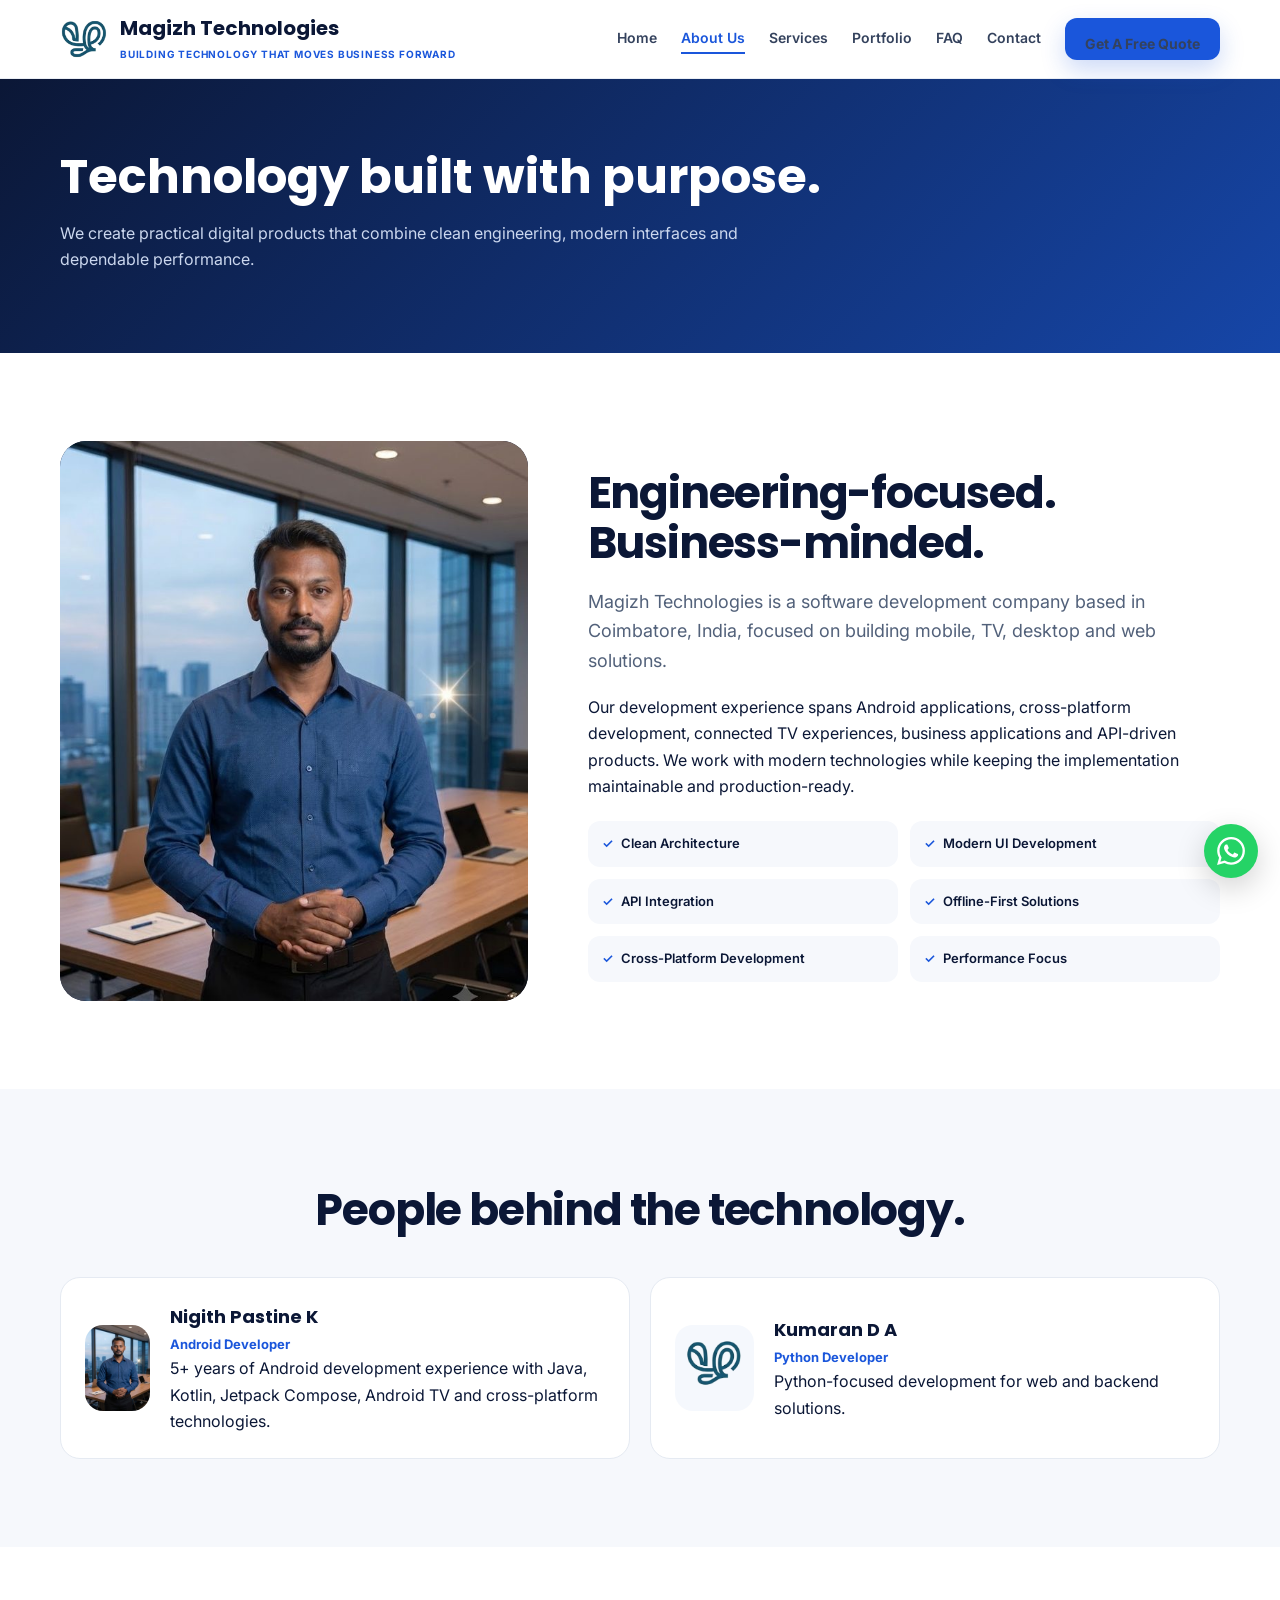
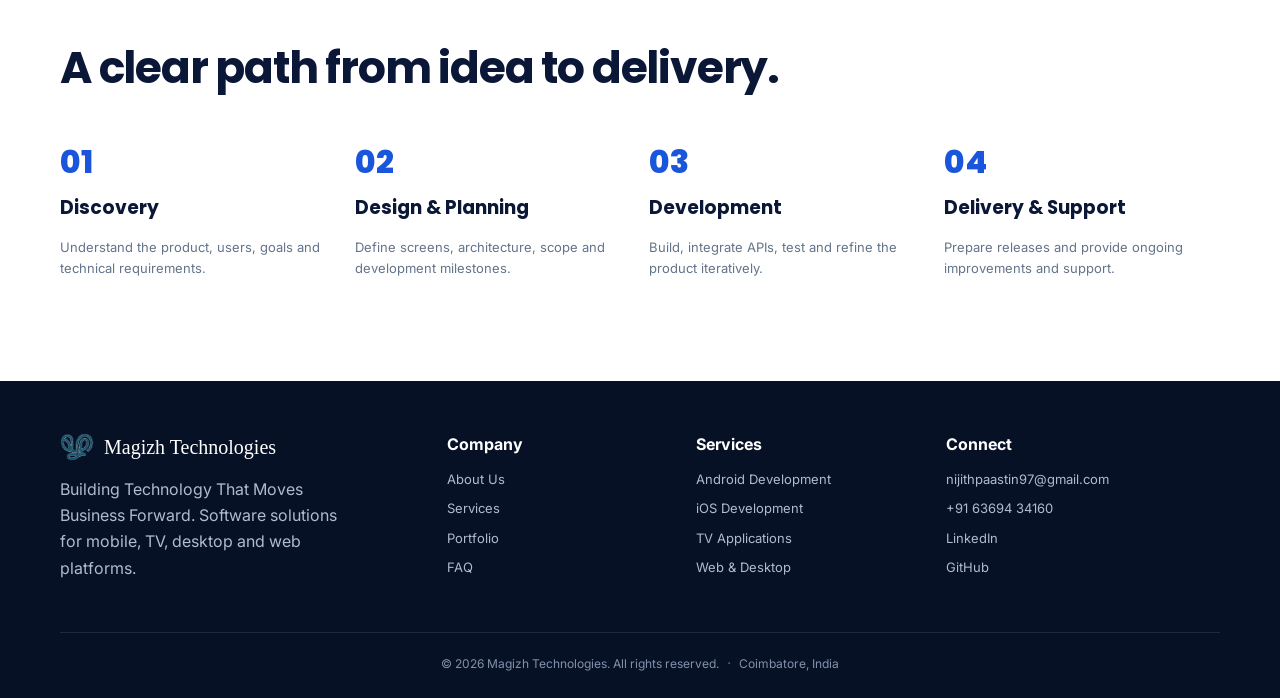
==== commit 22fb6186: "Updated Fixes Commit" ====
--- a/about.html
+++ b/about.html
@@ -2,10 +2,9 @@
 <link rel="icon" type="image/png" href="[data-uri]">
 <link rel="apple-touch-icon" href="assets/images/apple-touch-icon.png">
 <meta name="theme-color" content="#0b1736"></head><body>
-<div class="scroll-progress"><div class="scroll-progress-bar" id="scrollProgress"></div></div><div class="topbar"><div class="container"><div>Coimbatore, India · Professional Software Development</div><div class="toplinks"><a href="mailto:nijithpaastin97@gmail.com">nijithpaastin97@gmail.com</a><a href="tel:+916369434160">+91 63694 34160</a></div></div></div>
-<header><div class="container nav"><a class="brand" href="index.html"><img src="[data-uri]" alt="Magizh Technologies logo"><div><strong>Magizh Technologies</strong><span>BUILDING TECHNOLOGY THAT MOVES BUSINESS FORWARD</span></div></a><button class="menu" id="menuBtn" aria-label="Menu" aria-expanded="false"><span></span><span></span><span></span></button><nav class="navlinks"><a class="" href="index.html">Home</a><a class="active" href="about.html">About Us</a><a class="" href="services.html">Services</a><a class="" href="portfolio.html">Portfolio</a><a class="" href="faq.html">FAQ</a><a class="" href="contact.html">Contact</a><a class="btn btn-primary" href="contact.html">Get A Free Quote</a></nav></div></header><main><section class="page-hero"><div class="container"><span class="kicker">About Magizh Technologies</span><h1>Technology built with purpose.</h1><p>We create practical digital products that combine clean engineering, modern interfaces and dependable performance.</p></div></section>
-<section class="section"><div class="container about-grid"><div class="about-photo"><img src="assets/images/nigith-profile.jpg" alt="Nigith Pastine K" onerror="this.onerror=null;this.src='[data-uri]';"></div><div><span class="kicker">Who We Are</span><h2>Engineering-focused. Business-minded.</h2><p class="lead">Magizh Technologies is a software development company based in Coimbatore, India, focused on building mobile, TV, desktop and web solutions.</p><p>Our development experience spans Android applications, cross-platform development, connected TV experiences, business applications and API-driven products. We work with modern technologies while keeping the implementation maintainable and production-ready.</p><div class="checklist"><div class="check">Clean Architecture</div><div class="check">Modern UI Development</div><div class="check">API Integration</div><div class="check">Offline-First Solutions</div><div class="check">Cross-Platform Development</div><div class="check">Performance Focus</div></div></div></div></section>
-<section class="section soft"><div class="container"><div class="section-head center"><span class="kicker">Our Team</span><h2>People behind the technology.</h2></div><div class="team"><div class="person"><img src="assets/images/nigith-profile.jpg" alt="Nigith Pastine K" onerror="this.onerror=null;this.src='[data-uri]';"><div><h3>Nigith Pastine K</h3><p>Android Developer</p><span>5+ years of Android development experience with Java, Kotlin, Jetpack Compose, Android TV and cross-platform technologies.</span></div></div><div class="person"><div class="logo-mini"><img src="[data-uri]" alt="Magizh Technologies"></div><div><h3>Kumaran D A</h3><p>Python Developer</p><span>Python-focused development for web and backend solutions.</span></div></div></div></div></section>
-<section class="section"><div class="container"><div class="section-head"><span class="kicker">Our Process</span><h2>A clear path from idea to delivery.</h2></div><div class="process"><div class="step"><div class="num">01</div><h3>Discovery</h3><p>Understand the product, users, goals and technical requirements.</p></div><div class="step"><div class="num">02</div><h3>Design & Planning</h3><p>Define screens, architecture, scope and development milestones.</p></div><div class="step"><div class="num">03</div><h3>Development</h3><p>Build, integrate APIs, test and refine the product iteratively.</p></div><div class="step"><div class="num">04</div><h3>Delivery & Support</h3><p>Prepare releases and provide ongoing improvements and support.</p></div></div></div></section></main><footer><div class="container"><div class="footer-grid"><div><div class="footer-brand">Magizh Technologies</div><p>Building Technology That Moves Business Forward. Software solutions for mobile, TV, desktop and web platforms.</p></div><div><h4>Company</h4><a href="about.html">About Us</a><a href="services.html">Services</a><a href="portfolio.html">Portfolio</a><a href="faq.html">FAQ</a></div><div><h4>Services</h4><a href="services.html">Android Development</a><a href="services.html">iOS Development</a><a href="services.html">TV Applications</a><a href="services.html">Web & Desktop</a></div><div><h4>Connect</h4><a href="mailto:nijithpaastin97@gmail.com">nijithpaastin97@gmail.com</a><a href="tel:+916369434160">+91 63694 34160</a><a href="https://www.linkedin.com/in/nigith-pastine-k-633721241/" target="_blank">LinkedIn</a><a href="https://github.com/nijith-paastin-k" target="_blank">GitHub</a></div></div><div class="copy"><span>© 2026 Magizh Technologies. All rights reserved.</span><span>Coimbatore, India</span></div></div></footer>
-<a class="whatsapp" href="https://wa.me/916369434160" target="_blank" aria-label="WhatsApp"><img src="https://cdn.simpleicons.org/whatsapp/ffffff" alt=""></a><button class="back-to-top" id="backToTop" aria-label="Back to top">↑</button>
+<div class="scroll-progress"><div class="scroll-progress-bar" id="scrollProgress"></div></div><header><div class="container nav"><a class="brand" href="index.html"><img src="[data-uri]" alt="Magizh Technologies logo"><div><strong>Magizh Technologies</strong><span>BUILDING TECHNOLOGY THAT MOVES BUSINESS FORWARD</span></div></a><button class="menu" id="menuBtn" aria-label="Menu" aria-expanded="false"><span></span><span></span><span></span></button><nav class="navlinks"><a class="" href="index.html">Home</a><a class="active" href="about.html">About Us</a><a class="" href="services.html">Services</a><a class="" href="portfolio.html">Portfolio</a><a class="" href="faq.html">FAQ</a><a class="" href="contact.html">Contact</a><a class="btn btn-primary" href="contact.html">Get A Free Quote</a></nav></div></header><main><section class="page-hero"><div class="container"><h1>Technology built with purpose.</h1><p>We create practical digital products that combine clean engineering, modern interfaces and dependable performance.</p></div></section>
+<section class="section"><div class="container about-grid"><div class="about-photo"><img src="[data-uri]" alt="Nigith Pastine K" onerror="this.onerror=null;this.src='[data-uri]';"></div><div><h2>Engineering-focused. Business-minded.</h2><p class="lead">Magizh Technologies is a software development company based in Coimbatore, India, focused on building mobile, TV, desktop and web solutions.</p><p>Our development experience spans Android applications, cross-platform development, connected TV experiences, business applications and API-driven products. We work with modern technologies while keeping the implementation maintainable and production-ready.</p><div class="checklist"><div class="check">Clean Architecture</div><div class="check">Modern UI Development</div><div class="check">API Integration</div><div class="check">Offline-First Solutions</div><div class="check">Cross-Platform Development</div><div class="check">Performance Focus</div></div></div></div></section>
+<section class="section soft"><div class="container"><div class="section-head center"><h2>People behind the technology.</h2></div><div class="team"><div class="person"><img src="[data-uri]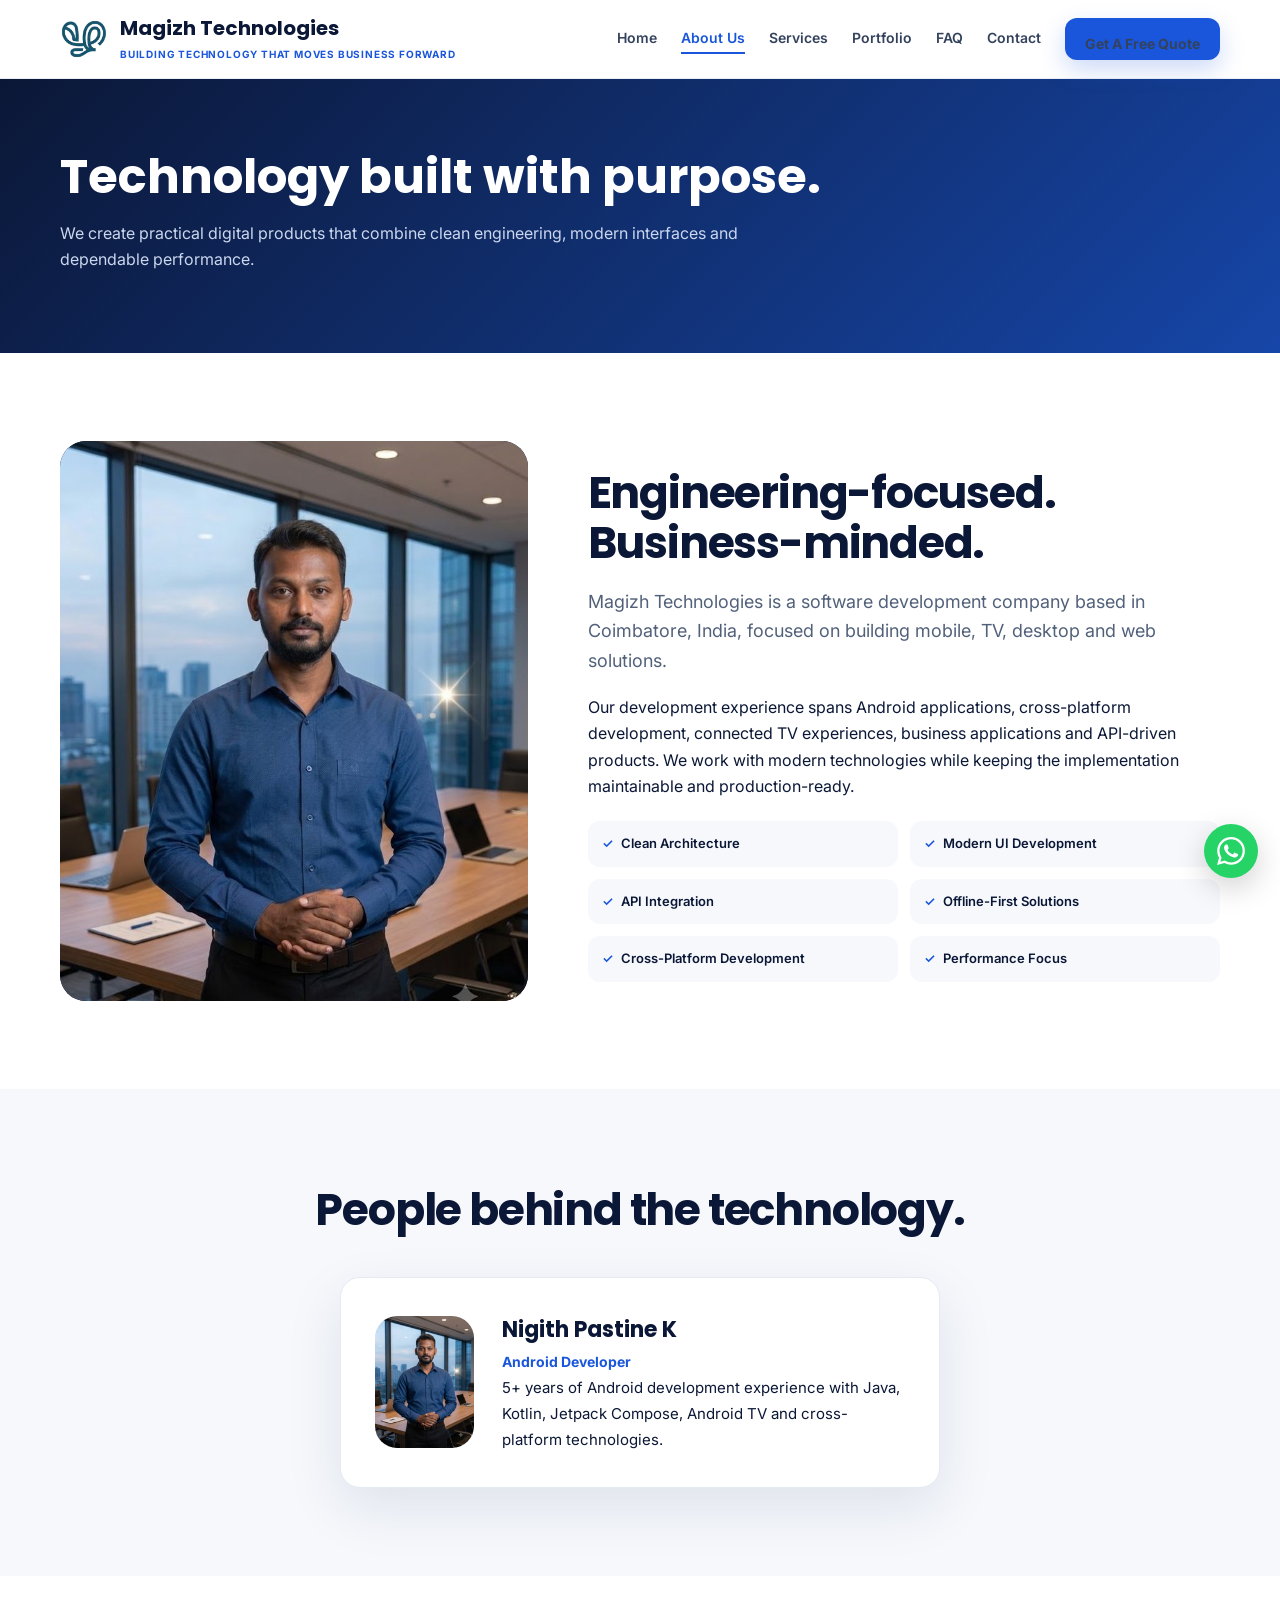
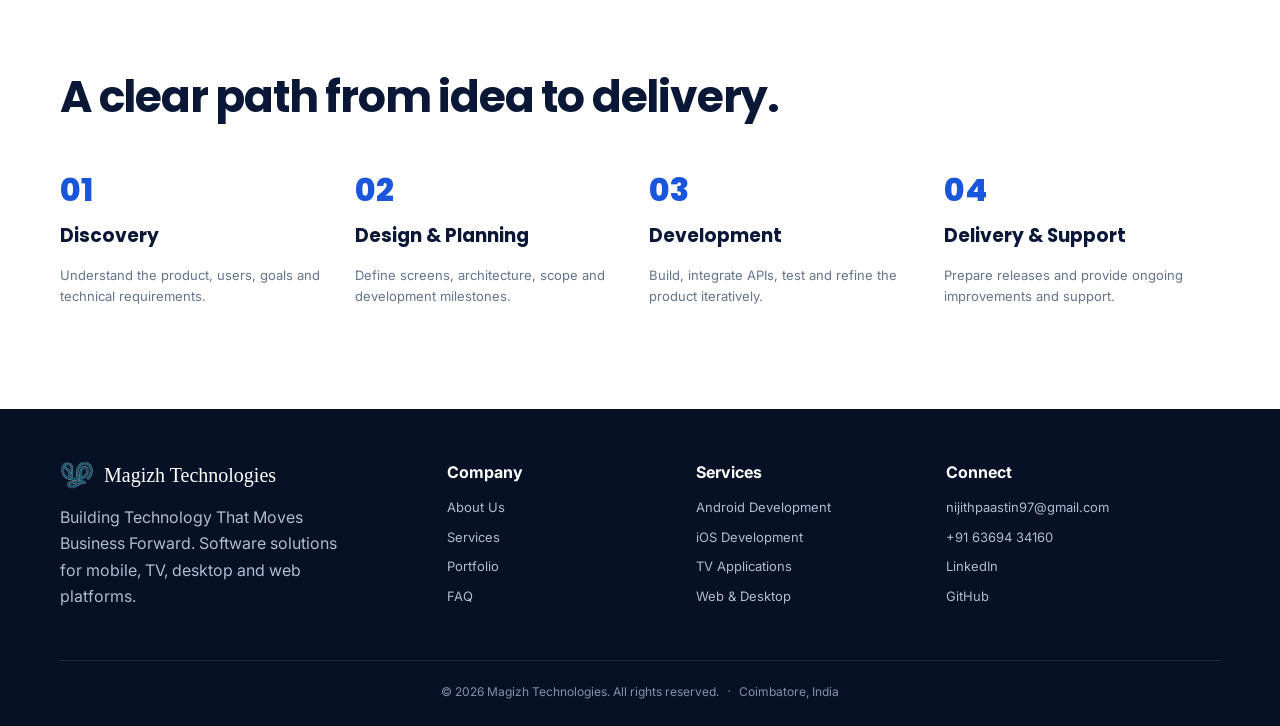
==== commit 79152a11: "Updated Files Commit" ====
--- a/about.html
+++ b/about.html
@@ -4,7 +4,7 @@
 <meta name="theme-color" content="#0b1736"></head><body>
 <div class="scroll-progress"><div class="scroll-progress-bar" id="scrollProgress"></div></div><header><div class="container nav"><a class="brand" href="index.html"><img src="[data-uri]" alt="Magizh Technologies logo"><div><strong>Magizh Technologies</strong><span>BUILDING TECHNOLOGY THAT MOVES BUSINESS FORWARD</span></div></a><button class="menu" id="menuBtn" aria-label="Menu" aria-expanded="false"><span></span><span></span><span></span></button><nav class="navlinks"><a class="" href="index.html">Home</a><a class="active" href="about.html">About Us</a><a class="" href="services.html">Services</a><a class="" href="portfolio.html">Portfolio</a><a class="" href="faq.html">FAQ</a><a class="" href="contact.html">Contact</a><a class="btn btn-primary" href="contact.html">Get A Free Quote</a></nav></div></header><main><section class="page-hero"><div class="container"><h1>Technology built with purpose.</h1><p>We create practical digital products that combine clean engineering, modern interfaces and dependable performance.</p></div></section>
 <section class="section"><div class="container about-grid"><div class="about-photo"><img src="[data-uri]" alt="Nigith Pastine K" onerror="this.onerror=null;this.src='[data-uri]';"></div><div><h2>Engineering-focused. Business-minded.</h2><p class="lead">Magizh Technologies is a software development company based in Coimbatore, India, focused on building mobile, TV, desktop and web solutions.</p><p>Our development experience spans Android applications, cross-platform development, connected TV experiences, business applications and API-driven products. We work with modern technologies while keeping the implementation maintainable and production-ready.</p><div class="checklist"><div class="check">Clean Architecture</div><div class="check">Modern UI Development</div><div class="check">API Integration</div><div class="check">Offline-First Solutions</div><div class="check">Cross-Platform Development</div><div class="check">Performance Focus</div></div></div></div></section>
-<section class="section soft"><div class="container"><div class="section-head center"><h2>People behind the technology.</h2></div><div class="team"><div class="person"><img src="[data-uri]" alt="Nigith Pastine K" onerror="this.onerror=null;this.src='[data-uri]';"><div><h3>Nigith Pastine K</h3><p>Android Developer</p><span>5+ years of Android development experience with Java, Kotlin, Jetpack Compose, Android TV and cross-platform technologies.</span></div></div><div class="person"><div class="logo-mini"><img src="[data-uri]" alt="Magizh Technologies"></div><div><h3>Kumaran D A</h3><p>Python Developer</p><span>Python-focused development for web and backend solutions.</span></div></div></div></div></section>
+<section class="section soft"><div class="container"><div class="section-head center"><h2>People behind the technology.</h2></div><div class="team solo"><div class="person"><img src="[data-uri]